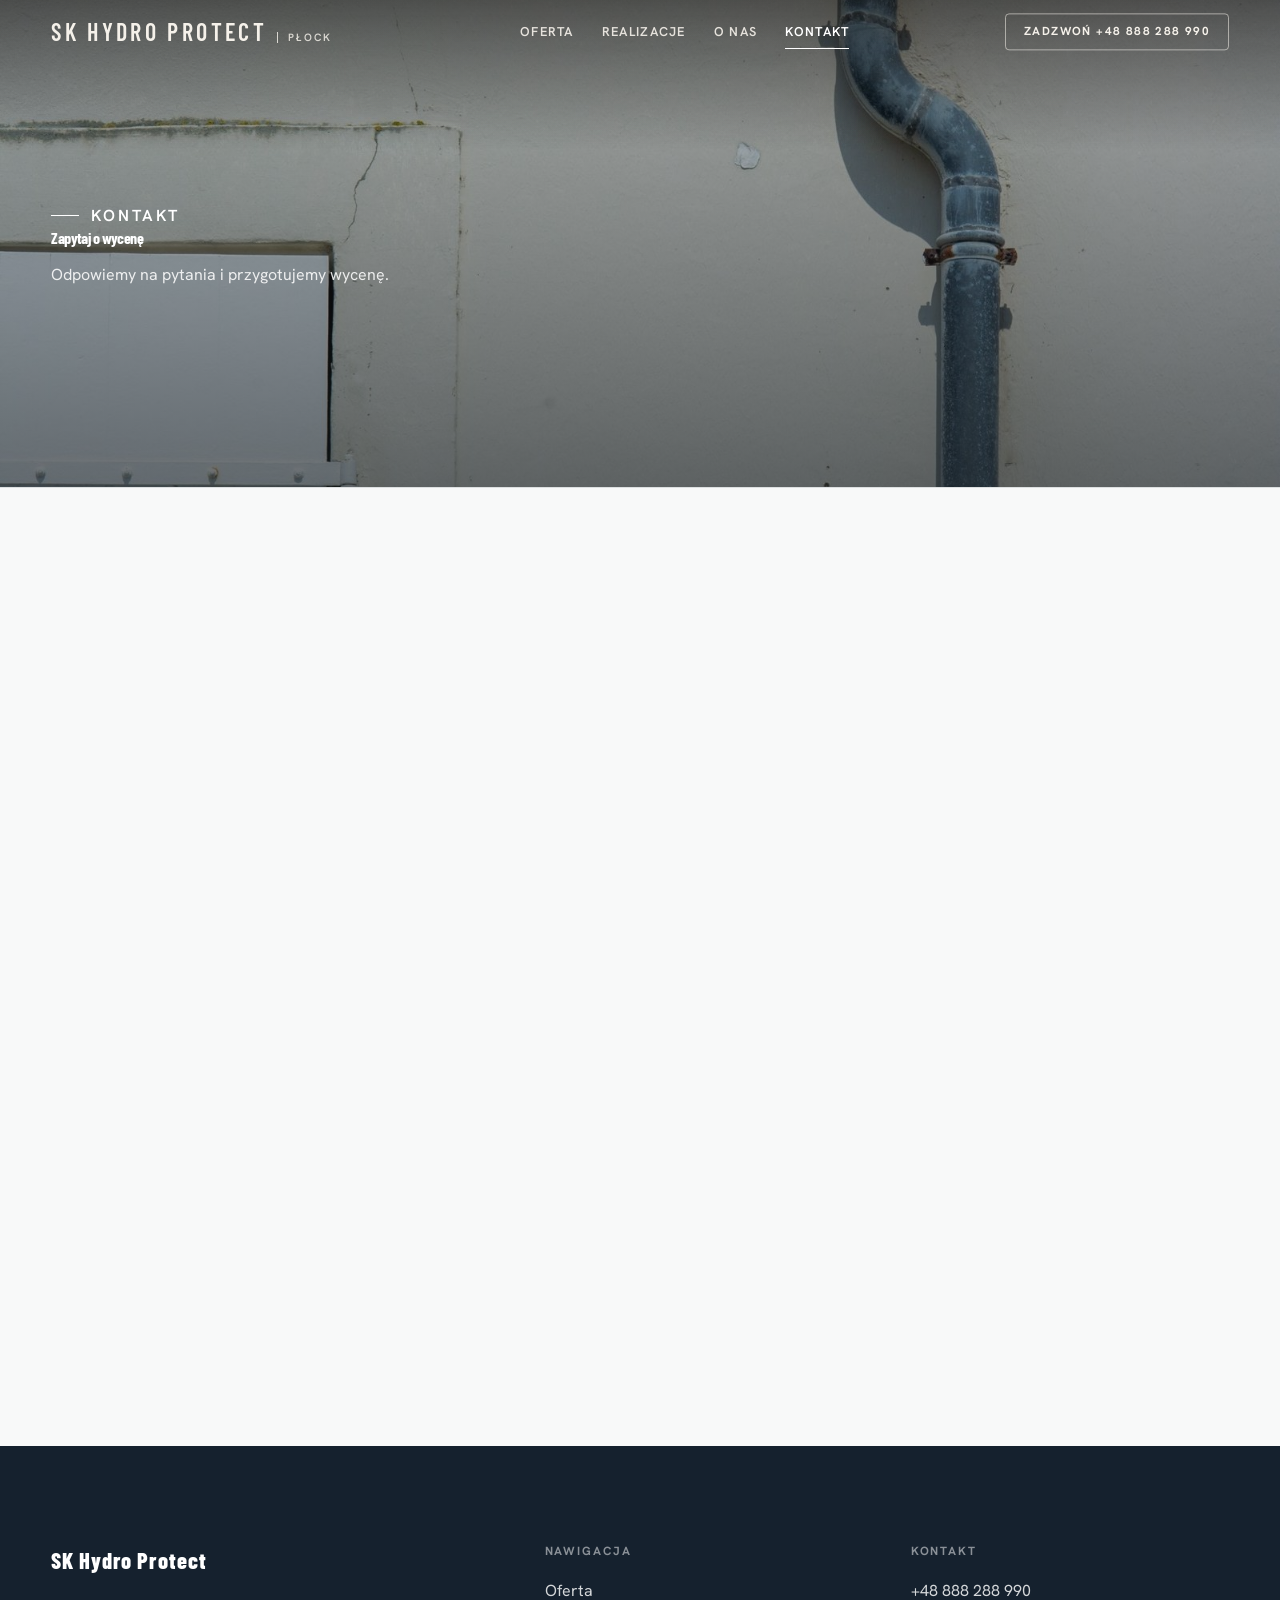
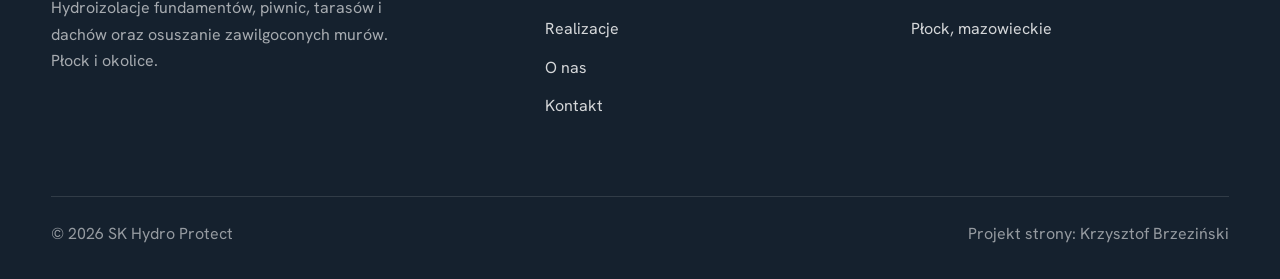
==== kontakt.html @ 36c4c315 "Strona demo: sk-hydro-protect" ====
<!DOCTYPE html>
<html lang="pl">
<head>
<meta charset="UTF-8">
<meta name="viewport" content="width=device-width, initial-scale=1.0">
<title>Kontakt - SK Hydro Protect</title>
<meta name="description" content="Kontakt SK Hydro Protect - Płock, mazowieckie">
<link rel="preconnect" href="https://fonts.googleapis.com">
<link rel="preconnect" href="https://fonts.gstatic.com" crossorigin>
<link href="https://fonts.googleapis.com/css2?family=Barlow+Condensed:wght@500;600;700&family=Hanken+Grotesk:wght@400;500;600&display=swap" rel="stylesheet">
<link rel="stylesheet" href="assets/styles.css">
</head>
<body>

<header class="nav">
  <div class="wrap nav-inner">
    <a class="brand" href="index.html"><span class="name">SK Hydro Protect</span><span class="sub">Płock</span></a>
    <nav class="nav-links">
      <a href="oferta.html">Oferta</a>
      <a href="realizacje.html">Realizacje</a>
      <a href="o-nas.html">O nas</a>
      <a href="kontakt.html" class="active">Kontakt</a>
      <a href="tel:+48888288990" class="btn btn-accent">Zadzwoń +48 888 288 990</a>
    </nav>
    <button class="nav-toggle" aria-label="Menu"><span></span><span></span><span></span></button>
  </div>
</header>

<section class="pagehead">
  <img src="img/g4.jpg" alt="SK Hydro Protect - Zapytaj o wycenę">
  <div class="wrap">
    <span class="eyebrow">Kontakt</span>
    <h1>Zapytaj o wycenę</h1>
    <p>Odpowiemy na pytania i przygotujemy wycenę.</p>
  </div>
</section>
<section>
  <div class="wrap contact-grid">
    <div class="reveal">
      <span class="eyebrow">Dane kontaktowe</span>
      <h2 style="margin:var(--space-4) 0 var(--space-6)">SK Hydro Protect</h2>
      <div class="info-list">
        <div class="info-row"><div class="ic"><svg class="ico-tel" width="16" height="16" viewBox="0 0 24 24" fill="none" aria-hidden="true"><path d="M6.6 10.8a15.5 15.5 0 0 0 6.6 6.6l2.2-2.2a1 1 0 0 1 1-.24 11.4 11.4 0 0 0 3.6.58 1 1 0 0 1 1 1V20a1 1 0 0 1-1 1A17 17 0 0 1 3 4a1 1 0 0 1 1-1h3.5a1 1 0 0 1 1 1c0 1.25.2 2.46.58 3.6a1 1 0 0 1-.25 1l-2.23 2.2Z" fill="currentColor"/></svg></div><div><div class="lbl">Telefon</div><a class="val" href="tel:+48888288990">+48 888 288 990</a></div></div>
        <div class="info-row"><div class="ic"><svg class="ico-pin" width="16" height="16" viewBox="0 0 24 24" fill="none" aria-hidden="true"><path d="M12 21s7-6.1 7-11.5A7 7 0 0 0 5 9.5C5 14.9 12 21 12 21Z" stroke="currentColor" stroke-width="1.6" fill="none"/><circle cx="12" cy="9.5" r="2.4" fill="currentColor"/></svg></div><div><div class="lbl">Adres</div><div class="val">Płock, mazowieckie</div></div></div>
      </div>
    </div>
    <div class="reveal">
      <div class="form">
        <h3 style="margin-bottom:var(--space-4)">Najszybciej telefonicznie</h3>
        <p class="muted" style="margin-bottom:var(--space-5)">Zadzwoń, opisz pomysł, a my powiemy, co i jak. Bez zobowiązań.</p>
        <a href="tel:+48888288990" class="btn btn-accent" style="justify-content:center">Zadzwoń: +48 888 288 990 <span class="arr">→</span></a>
      </div>
    </div>
  </div>
</section>
<section style="padding-top:0">
  <div class="wrap reveal">
    <iframe class="map" title="SK Hydro Protect - Płock" src="https://maps.google.com/maps?q=SK%20Hydro%20Protect%20P%C5%82ock&z=15&output=embed" loading="lazy" referrerpolicy="no-referrer-when-downgrade"></iframe>
  </div>
</section>

<footer>
  <div class="wrap">
    <div class="foot-grid">
      <div class="foot-brand">
        <div class="name">SK Hydro Protect</div>
        <p>Hydroizolacje fundamentów, piwnic, tarasów i dachów oraz osuszanie zawilgoconych murów. Płock i okolice.</p>
      </div>
      <div class="foot-col">
        <h4>Nawigacja</h4>
        <a href="oferta.html">Oferta</a>
        <a href="realizacje.html">Realizacje</a>
        <a href="o-nas.html">O nas</a>
        <a href="kontakt.html">Kontakt</a>
      </div>
      <div class="foot-col">
        <h4>Kontakt</h4>
        <a href="tel:+48888288990">+48 888 288 990</a>
        <p>Płock, mazowieckie</p>
      </div>
    </div>
    <div class="foot-bot">
      <span>© 2026 SK Hydro Protect</span>
      <span>Projekt strony: Krzysztof Brzeziński</span>
    </div>
  </div>
</footer>
<div class="sticky-call"><a class="sc-call" href="tel:+48888288990"><svg class="ico-tel" width="16" height="16" viewBox="0 0 24 24" fill="none" aria-hidden="true"><path d="M6.6 10.8a15.5 15.5 0 0 0 6.6 6.6l2.2-2.2a1 1 0 0 1 1-.24 11.4 11.4 0 0 0 3.6.58 1 1 0 0 1 1 1V20a1 1 0 0 1-1 1A17 17 0 0 1 3 4a1 1 0 0 1 1-1h3.5a1 1 0 0 1 1 1c0 1.25.2 2.46.58 3.6a1 1 0 0 1-.25 1l-2.23 2.2Z" fill="currentColor"/></svg> Zadzwoń</a><a class="sc-quote" href="kontakt.html">Bezpłatna wycena</a></div>

<script src="assets/main.js"></script>
</body>
</html>
---- assets/styles.css ----
/* ============================================================
   STOLBASZ — premium, architektoniczny B2B fit-out
   Jasna paleta, zero brązu. System wg premium-web-craft.
   Projekt strony: Krzysztof Brzeziński
   ============================================================ */

:root{
  /* PALETA — jasna, architektoniczna, chłodna */
  --paper:#F4F6F8;          /* główne tło */
  --paper-2:#E7EBEF;        /* sekcje alternatywne (chłodny jasny szary) */
  --paper-3:#E7EBEF;        /* delikatne wypełnienia */
  --ink:#15212E;            /* tekst główny — chłodny grafit */
  --ink-soft:#243443;       /* nagłówki drugorzędne */
  --muted:#6B7785;          /* tekst poboczny */
  --line:rgba(21,33,46,.12);/* hairline */
  --accent:#E8A317;         /* stonowany petrol-slate — jedyny akcent */
  --accent-d:#C9870C;
  --accent-soft:rgba(232,163,23,.10);
  --dark:#15212E;           /* sekcje ciemne (stopka/CTA) */

  /* ODSTĘPY — skala 4/8 */
  --space-1:4px; --space-2:8px; --space-3:12px; --space-4:16px; --space-5:24px;
  --space-6:32px; --space-7:48px; --space-8:64px; --space-9:96px; --space-10:128px;

  /* TYPOGRAFIA — fluid clamp() */
  --text-sm:clamp(.82rem,.8rem+.1vw,.9rem);
  --text-base:clamp(1rem,.97rem+.15vw,1.1rem);
  --text-lg:clamp(1.12rem,1.05rem+.3vw,1.3rem);
  --text-h3:clamp(1.2rem,1.1rem+.5vw,1.5rem);
  --text-h2:clamp(1.9rem,1.5rem+1.9vw,2.8rem);
  --text-h1:clamp(2.6rem,1.9rem+3.6vw,4.6rem);

  /* PROMIENIE — architektoniczne, raczej ostre */
  --r-sm:3px; --r-md:6px; --r-lg:10px;

  /* RUCH */
  --ease:cubic-bezier(.25,.46,.45,.94); --dur:.24s;

  /* CIENIE — miękkie, warstwowe */
  --sh-sm:0 1px 2px rgba(16,24,32,.04), 0 2px 8px rgba(16,24,32,.05);
  --sh-md:0 2px 6px rgba(16,24,32,.05), 0 12px 28px -8px rgba(16,24,32,.12);
  --sh-lg:0 6px 14px rgba(16,24,32,.07), 0 26px 56px -18px rgba(16,24,32,.22);

  --hairline:1px solid var(--line);

  --font-display:'Barlow Condensed','Hanken Grotesk',sans-serif;
  --font-body:'Hanken Grotesk',sans-serif;
}

*{box-sizing:border-box;margin:0;padding:0}
html{scroll-behavior:smooth}
body{
  font-family:var(--font-body);
  font-size:var(--text-base);
  line-height:1.65;
  color:var(--ink);
  background:var(--paper);
  -webkit-font-smoothing:antialiased;
  text-rendering:optimizeLegibility;
}
img{max-width:100%;display:block}
a{color:inherit;text-decoration:none}

.wrap{width:min(92%,1180px);margin-inline:auto}
section{padding-block:clamp(52px,6.5vw,96px)}

h1,h2,h3{font-family:var(--font-display);font-weight:700;line-height:1.08;letter-spacing:-.02em;color:var(--ink)}
h1{font-size:var(--text-h1);letter-spacing:-.035em}
h2{font-size:var(--text-h2);letter-spacing:-.025em}
h3{font-size:var(--text-h3)}
p{max-width:65ch}

.eyebrow{
  font-family:var(--font-body);
  font-size:var(--text-sm);
  font-weight:600;
  letter-spacing:.18em;
  text-transform:uppercase;
  color:var(--accent);
  display:inline-flex;align-items:center;gap:var(--space-3);
}
.eyebrow::before{content:"";width:28px;height:1px;background:var(--accent);display:inline-block}

.muted{color:var(--muted)}
.lead{font-size:var(--text-lg);line-height:1.55;color:var(--ink-soft);max-width:50ch}

/* ---------- BUTTONS ---------- */
.btn{
  display:inline-flex;align-items:center;gap:var(--space-2);
  font-weight:600;font-size:var(--text-sm);letter-spacing:.02em;
  padding:var(--space-4) var(--space-6);
  border-radius:var(--r-sm);
  transition:transform var(--dur) var(--ease),box-shadow var(--dur) var(--ease),background var(--dur) var(--ease);
  cursor:pointer;border:1px solid transparent;
}
.btn-accent{background:var(--accent);color:#fff;box-shadow:var(--sh-sm)}
.btn-accent:hover{background:var(--accent-d);transform:translateY(-2px);box-shadow:var(--sh-md)}
.btn-accent:active{transform:translateY(0);box-shadow:var(--sh-sm)}
.btn-ghost{background:transparent;color:var(--ink);border-color:var(--line)}
.btn-ghost:hover{border-color:var(--accent);color:var(--accent);transform:translateY(-2px)}
.btn-light{background:#fff;color:var(--ink);box-shadow:var(--sh-sm)}
.btn-light:hover{transform:translateY(-2px);box-shadow:var(--sh-md)}
.btn .arr{transition:transform var(--dur) var(--ease)}
.btn:hover .arr{transform:translateX(4px)}

/* ---------- NAV ---------- */
.nav{
  position:sticky;top:0;z-index:50;
  background:color-mix(in srgb,var(--paper) 88%,transparent);
  backdrop-filter:saturate(140%) blur(10px);
  border-bottom:var(--hairline);
}
.nav-inner{display:flex;align-items:center;justify-content:space-between;height:72px}
.brand{display:flex;flex-direction:column;line-height:1}
.brand .name{font-family:var(--font-display);font-weight:800;font-size:1.35rem;letter-spacing:.04em}
.brand .sub{font-size:.62rem;letter-spacing:.34em;text-transform:uppercase;color:var(--muted);margin-top:5px}
.nav-links{display:flex;align-items:center;gap:var(--space-6)}
.nav-links a{font-size:var(--text-sm);font-weight:500;color:var(--ink-soft);position:relative;padding-block:4px;transition:color var(--dur) var(--ease)}
.nav-links a::after{content:"";position:absolute;left:0;bottom:0;width:0;height:1.5px;background:var(--accent);transition:width var(--dur) var(--ease)}
.nav-links a:hover,.nav-links a.active{color:var(--ink)}
.nav-links a:hover::after,.nav-links a.active::after{width:100%}
.nav-links .btn{padding:var(--space-2) var(--space-5)}
/* przyciski w nav: właściwy kolor (przebij .nav-links a) + bez podkreślenia */
.nav-links a.btn-accent{color:#fff}
.nav-links a.btn-ghost,.nav-links a.btn-light{color:var(--ink)}
.nav-links a.btn::after{display:none}
.nav-toggle{display:none;background:none;border:none;cursor:pointer;flex-direction:column;gap:5px;padding:8px}
.nav-toggle span{width:24px;height:2px;background:var(--ink);transition:var(--dur)}

/* ---------- HERO (split) ---------- */
.hero{position:relative;overflow:hidden;border-bottom:var(--hairline)}
.hero-grid{display:grid;grid-template-columns:1.05fr .95fr;gap:clamp(24px,4vw,60px);align-items:center;
  padding-block:clamp(36px,4.5vw,64px)}
.hero-copy .eyebrow{margin-bottom:var(--space-5)}
.hero-copy h1{margin-bottom:var(--space-5)}
.hero-copy .lead{margin-bottom:var(--space-7)}
.hero-actions{display:flex;flex-wrap:wrap;gap:var(--space-4)}
.hero-art{position:relative;aspect-ratio:4/3;border-radius:var(--r-lg);overflow:hidden;box-shadow:var(--sh-lg)}
.hero-art img{width:100%;height:100%;object-fit:cover}
.hero-art::after{content:"";position:absolute;inset:0;background:linear-gradient(180deg,transparent 55%,rgba(18,24,28,.28))}
.hero-badge{position:absolute;left:var(--space-5);bottom:var(--space-5);z-index:2;
  background:rgba(252,252,251,.94);backdrop-filter:blur(4px);
  border-radius:var(--r-md);padding:var(--space-4) var(--space-5);box-shadow:var(--sh-md);max-width:78%}
.hero-badge strong{display:block;font-family:var(--font-display);font-size:1rem;letter-spacing:-.01em}
.hero-badge span{font-size:var(--text-sm);color:var(--muted)}

/* ---------- HERO duży / kinowy (strona główna) ---------- */
.hero-cine{position:relative;min-height:clamp(560px,82vh,840px);min-height:clamp(560px,82svh,840px);display:flex;align-items:center;overflow:hidden;border-bottom:var(--hairline)}
.hero-cine>img{position:absolute;inset:0;width:100%;height:100%;object-fit:cover;z-index:0}
.hero-cine::after{content:"";position:absolute;inset:0;z-index:1;
  background:linear-gradient(95deg,rgba(13,18,23,.86) 0%,rgba(13,18,23,.64) 32%,rgba(13,18,23,.24) 62%,rgba(13,18,23,.04) 100%)}
.hero-cine .wrap{position:relative;z-index:2;padding-block:var(--space-8)}
.hero-cine .hero-copy{max-width:660px}
.hero-cine .eyebrow{color:#fff;margin-bottom:var(--space-5)}
.hero-cine .eyebrow::before{background:#fff}
.hero-cine h1{color:#fff;margin-bottom:var(--space-5);font-size:clamp(2.9rem,2rem+4.4vw,5.2rem)}
.hero-cine .lead{color:rgba(255,255,255,.92);max-width:48ch;margin-bottom:var(--space-7)}
.hero-cine .hero-actions{display:flex;flex-wrap:wrap;gap:var(--space-4)}
@media(max-width:680px){
  .hero-cine{min-height:clamp(520px,76vh,640px);min-height:clamp(520px,76svh,640px);align-items:flex-end}
  .hero-cine::after{background:linear-gradient(0deg,rgba(13,18,23,.9) 6%,rgba(13,18,23,.45) 55%,rgba(13,18,23,.25) 100%)}
  .hero-cine .wrap{padding-bottom:var(--space-9)}
}

/* full-bleed hero variant (podstrony) */
.pagehead{position:relative;min-height:46vh;min-height:46svh;display:flex;align-items:flex-end;overflow:hidden;border-bottom:var(--hairline)}
.pagehead img{position:absolute;inset:0;width:100%;height:100%;object-fit:cover}
.pagehead::after{content:"";position:absolute;inset:0;background:linear-gradient(180deg,rgba(18,24,28,.25),rgba(18,24,28,.62))}
.pagehead .wrap{position:relative;z-index:2;padding-block:var(--space-9);color:#fff}
.pagehead h1{color:#fff;max-width:18ch}
.pagehead .eyebrow{color:#fff}
.pagehead .eyebrow::before{background:#fff}
.pagehead p{color:rgba(255,255,255,.86);margin-top:var(--space-4);max-width:54ch}

/* ---------- STRIP (pasek skrótów / liczby) ---------- */
.strip{background:var(--dark);color:#fff}
.strip .wrap{display:grid;grid-template-columns:repeat(4,1fr);gap:var(--space-6);padding-block:var(--space-8)}
.strip .item .k{font-family:var(--font-display);font-size:clamp(1.6rem,1.2rem+1.4vw,2.4rem);font-weight:800;letter-spacing:-.02em;color:#fff}
.strip .item .v{font-size:var(--text-sm);color:rgba(255,255,255,.66);margin-top:var(--space-2);line-height:1.45}
.strip .item{border-left:2px solid var(--accent);padding-left:var(--space-5)}

/* ---------- SECTION HEAD ---------- */
.head{max-width:48rem;margin-bottom:var(--space-8)}
.head.center{margin-inline:auto;text-align:center}
.head .eyebrow{margin-bottom:var(--space-4)}
.head h2{margin-bottom:var(--space-4)}
.head p{color:var(--muted);font-size:var(--text-lg);line-height:1.55}
.head.center p{margin-inline:auto}

/* ---------- INTRO SPLIT ---------- */
.split{display:grid;grid-template-columns:.92fr 1.08fr;gap:clamp(28px,5vw,80px);align-items:center}
.split.rev{grid-template-columns:1.08fr .92fr}
.split.rev .split-art{order:-1}
.split-art{position:relative;aspect-ratio:5/4;border-radius:var(--r-lg);overflow:hidden;box-shadow:var(--sh-lg)}
.split-art img{width:100%;height:100%;object-fit:cover}
.split-copy h2{margin-bottom:var(--space-5)}
.split-copy p+p{margin-top:var(--space-4)}
.split-copy .btn{margin-top:var(--space-6)}

/* ---------- SERVICES (zakres) ---------- */
.svc-grid{display:grid;grid-template-columns:repeat(auto-fit,minmax(280px,1fr));gap:var(--space-5)}
.svc{background:#fff;border:var(--hairline);border-radius:var(--r-md);padding:var(--space-7) var(--space-6);
  transition:transform var(--dur) var(--ease),box-shadow var(--dur) var(--ease),border-color var(--dur) var(--ease);
  position:relative;overflow:hidden}
.svc::before{content:"";position:absolute;left:0;top:0;width:3px;height:0;background:var(--accent);transition:height var(--dur) var(--ease)}
.svc:hover{transform:translateY(-4px);box-shadow:var(--sh-md);border-color:transparent}
.svc:hover::before{height:100%}
.svc .ic{font-family:var(--font-display);font-size:.8rem;font-weight:700;letter-spacing:.12em;color:var(--accent);margin-bottom:var(--space-4)}
.svc h3{margin-bottom:var(--space-3);font-size:1.22rem}
.svc p{color:var(--muted);font-size:var(--text-base);line-height:1.6}

/* big detailed service rows */
.svc-row{display:grid;grid-template-columns:.8fr 1.2fr;gap:clamp(20px,4vw,60px);align-items:center;padding-block:var(--space-8)}
.svc-row+.svc-row{border-top:var(--hairline)}
.svc-row.rev{grid-template-columns:1.2fr .8fr}
.svc-row.rev .svc-row-art{order:-1}
.svc-row-art{aspect-ratio:4/3;border-radius:var(--r-md);overflow:hidden;box-shadow:var(--sh-md)}
.svc-row-art img{width:100%;height:100%;object-fit:cover}
.svc-row h3{font-size:1.5rem;margin-bottom:var(--space-4)}
.svc-row .num{font-family:var(--font-display);font-size:.85rem;font-weight:700;letter-spacing:.14em;color:var(--accent);display:block;margin-bottom:var(--space-3)}
.svc-row ul{list-style:none;margin-top:var(--space-4);display:flex;flex-direction:column;gap:var(--space-2)}
.svc-row li{position:relative;padding-left:var(--space-5);color:var(--muted);font-size:var(--text-base)}
.svc-row li::before{content:"";position:absolute;left:0;top:.62em;width:8px;height:1px;background:var(--accent)}

/* ---------- GALLERY (realizacje) ---------- */
.gallery{display:grid;grid-template-columns:repeat(12,1fr);gap:var(--space-4);grid-auto-rows:200px}
/* GALERIA MASONRY — pionowe zdjęcia (portrety beauty/wellness) bez przycinania: kolumny, height auto */
.gallery-masonry{column-count:3;column-gap:var(--space-4)}
@media(max-width:900px){.gallery-masonry{column-count:2}}
@media(max-width:560px){.gallery-masonry{column-count:1}}
.gallery-masonry .m-tile{break-inside:avoid;margin:0 0 var(--space-4);padding:0;position:relative;overflow:hidden;border-radius:var(--r-md);border:1px solid var(--line)}
.gallery-masonry .m-tile img{width:100%;height:auto;display:block}
.gallery-masonry .m-tile .cap{position:absolute;left:0;right:0;bottom:0;padding:var(--space-4);color:#fff;background:linear-gradient(0deg,rgba(0,0,0,.55),transparent);font-size:var(--text-sm)}
.gallery-masonry .m-tile .cap small{display:block;font-weight:400;opacity:.78;letter-spacing:.04em;text-transform:uppercase;font-size:.66rem;margin-top:3px}
.tile{position:relative;overflow:hidden;border-radius:var(--r-md);box-shadow:var(--sh-sm);
  transition:transform var(--dur) var(--ease),box-shadow var(--dur) var(--ease)}
.tile img{width:100%;height:100%;object-fit:cover;transition:transform .6s var(--ease)}
.tile:hover{box-shadow:var(--sh-md)}
.tile:hover img{transform:scale(1.05)}
.tile .cap{position:absolute;left:0;right:0;bottom:0;padding:var(--space-5) var(--space-4) var(--space-4);
  background:linear-gradient(transparent,rgba(18,24,28,.78));color:#fff;
  font-size:var(--text-sm);font-weight:600;letter-spacing:.01em;
  opacity:0;transform:translateY(8px);transition:var(--dur) var(--ease)}
.tile:hover .cap{opacity:1;transform:translateY(0)}
.tile .cap small{display:block;font-weight:400;opacity:.78;letter-spacing:.04em;text-transform:uppercase;font-size:.66rem;margin-top:3px}
/* bento spans */
.t-wide{grid-column:span 6}
.t-tall{grid-column:span 6;grid-row:span 2}
.t-std{grid-column:span 6}
.t-third{grid-column:span 4}
.t-two3{grid-column:span 8}

/* ---------- TRUST / WIARYGODNOŚĆ ---------- */
.trust{background:var(--paper-2)}
.trust-grid{display:grid;grid-template-columns:repeat(auto-fit,minmax(240px,1fr));gap:var(--space-5);margin-top:var(--space-7)}
.trust-card{background:#fff;border-radius:var(--r-md);padding:var(--space-7) var(--space-6);box-shadow:var(--sh-sm);border-top:3px solid var(--accent)}
.trust-card .big{font-family:var(--font-display);font-size:clamp(1.8rem,1.3rem+1.6vw,2.6rem);font-weight:800;letter-spacing:-.02em;color:var(--ink);line-height:1}
.trust-card h3{font-size:1.12rem;margin:var(--space-3) 0 var(--space-2)}
.trust-card p{color:var(--muted);font-size:var(--text-base);line-height:1.55}

/* ---------- CTA band ---------- */
.cta{background:var(--dark);color:#fff;position:relative;overflow:hidden}
.cta .wrap{display:grid;grid-template-columns:1.4fr .6fr;gap:var(--space-7);align-items:center;position:relative;z-index:2}
.cta h2{color:#fff;max-width:20ch}
.cta p{color:rgba(255,255,255,.74);margin-top:var(--space-4)}
.cta-actions{display:flex;flex-direction:column;gap:var(--space-3);align-items:flex-start}
.cta::before{content:"";position:absolute;right:-80px;top:-80px;width:360px;height:360px;border-radius:50%;
  background:radial-gradient(circle,var(--accent-soft),transparent 70%)}

/* ---------- CONTACT ---------- */
.contact-grid{display:grid;grid-template-columns:.85fr 1.15fr;gap:clamp(28px,4vw,56px);align-items:start}
.info-list{display:flex;flex-direction:column;gap:var(--space-2)}
.info-row{display:flex;gap:var(--space-4);align-items:flex-start;padding-block:var(--space-4);border-bottom:var(--hairline)}
.info-row .ic{flex:none;width:42px;height:42px;display:grid;place-items:center;border-radius:50%;
  background:var(--accent-soft);color:var(--accent);font-size:1.05rem}
.info-row .lbl{font-size:.72rem;letter-spacing:.14em;text-transform:uppercase;color:var(--muted)}
.info-row .val{font-weight:600;font-size:var(--text-base);margin-top:2px}
.info-row a.val:hover{color:var(--accent)}
.map{border:none;border-radius:var(--r-lg);box-shadow:var(--sh-md);width:100%;height:100%;min-height:380px;filter:grayscale(.2) contrast(1.02)}
.form{background:#fff;border:var(--hairline);border-radius:var(--r-lg);padding:clamp(24px,3vw,40px);box-shadow:var(--sh-sm)}
.form .fld{margin-bottom:var(--space-5)}
.form label{display:block;font-size:var(--text-sm);font-weight:600;margin-bottom:var(--space-2)}
.form input,.form textarea{width:100%;font-family:inherit;font-size:var(--text-base);color:var(--ink);
  padding:var(--space-4);border:var(--hairline);border-radius:var(--r-sm);background:var(--paper);transition:border-color var(--dur)}
.form input:focus,.form textarea:focus{outline:none;border-color:var(--accent);background:#fff}
.form textarea{resize:vertical;min-height:120px}
.form .note{font-size:var(--text-sm);color:var(--muted);margin-top:var(--space-3)}

/* ---------- FOOTER ---------- */
footer{background:var(--dark);color:#fff;padding-block:var(--space-9) var(--space-6)}
.foot-grid{display:grid;grid-template-columns:1.4fr 1fr 1fr;gap:var(--space-7);margin-bottom:var(--space-8)}
.foot-brand .name{font-family:var(--font-display);font-weight:800;font-size:1.4rem;letter-spacing:.04em}
.foot-brand p{color:rgba(255,255,255,.62);margin-top:var(--space-4);font-size:var(--text-base);max-width:38ch}
.foot-col h4{font-size:.74rem;letter-spacing:.16em;text-transform:uppercase;color:rgba(255,255,255,.5);margin-bottom:var(--space-4)}
.foot-col a,.foot-col p{display:block;color:rgba(255,255,255,.82);font-size:var(--text-base);margin-bottom:var(--space-3)}
.foot-col a:hover{color:#fff}
.foot-bot{border-top:1px solid rgba(255,255,255,.12);padding-top:var(--space-5);display:flex;justify-content:space-between;flex-wrap:wrap;gap:var(--space-3);
  font-size:var(--text-sm);color:rgba(255,255,255,.55)}
.foot-bot a:hover{color:#fff}

/* ---------- REVEAL ---------- */
.reveal{opacity:0;transform:translateY(22px);transition:opacity .6s var(--ease),transform .6s var(--ease)}
.reveal.in{opacity:1;transform:none}

/* ---------- RESPONSIVE ---------- */
@media(max-width:920px){
  .hero-grid,.split,.split.rev,.svc-row,.svc-row.rev,.cta .wrap,.contact-grid,.foot-grid{grid-template-columns:1fr}
  .split.rev .split-art,.svc-row.rev .svc-row-art{order:0}
  .hero-art{aspect-ratio:16/10;max-height:420px}
  .strip .wrap{grid-template-columns:repeat(2,1fr);gap:var(--space-7)}
  .gallery{grid-auto-rows:180px}
  .t-wide,.t-tall,.t-std,.t-third,.t-two3{grid-column:span 6}
  .t-tall{grid-row:span 1}
  .cta-actions{flex-direction:row;flex-wrap:wrap}
  .foot-grid{gap:var(--space-6)}
}
@media(max-width:680px){
  .nav-links{position:fixed;inset:72px 0 auto 0;background:var(--paper);flex-direction:column;align-items:stretch;
    gap:0;padding:var(--space-4) 6%;border-bottom:var(--hairline);box-shadow:var(--sh-md);
    transform:translateY(-120%);transition:transform var(--dur) var(--ease)}
  .nav-links.open{transform:translateY(0)}
  .nav-links a{padding-block:var(--space-4);border-bottom:var(--hairline)}
  .nav-links .btn{margin-top:var(--space-3);justify-content:center}
  .nav-toggle{display:flex}
  .strip .wrap{grid-template-columns:1fr}
  .gallery{grid-template-columns:repeat(6,1fr)}
  .foot-grid{grid-template-columns:1fr}
}
@media(prefers-reduced-motion:reduce){
  *{animation-duration:.01ms!important;transition:none!important}
  .reveal{opacity:1!important;transform:none!important}
  html{scroll-behavior:auto}
}

/* ============================================================
   PREMIUM LAYER — destylat deep-researchu branż (anty-AI, spokój).
   Zmienne STOLBASZ (--accent/--ink/--paper/--line/--dark). Ruch ledwo
   zauważalny, krzywa cubic-bezier(.16,.84,.44,1); prefers-reduced-motion
   pokryte blanketem wyżej. Karty hairline zamiast cieni = #1 sygnał „nie-AI".
   ============================================================ */

/* więcej oddechu między sekcjami (liderzy: 110-130px) */
section{padding-block:clamp(64px,8vw,128px)}

/* 1) Aksamitny reveal — dłuższa, miękka krzywa zamiast „skoku" */
.reveal{transition:opacity .9s cubic-bezier(.16,.84,.44,1),transform .9s cubic-bezier(.16,.84,.44,1);will-change:opacity,transform}
/* stagger TYLKO w galerii (tam pozycja = porządek dzieci) */
.gallery .reveal:nth-child(2){transition-delay:.07s}
.gallery .reveal:nth-child(3){transition-delay:.14s}
.gallery .reveal:nth-child(4){transition-delay:.21s}
.gallery .reveal:nth-child(5){transition-delay:.28s}
.gallery .reveal:nth-child(6){transition-delay:.35s}

/* 2) Hero STATYCZNY na .hero-cine — Ken Burns CAŁKIEM WYŁĄCZONY 26.06 (3. zgłoszenie Szymona).
   GENEZA: animowanie scale na <img> hero z teksturami (cegły/framugi) re-samplinguje obraz
   klatka po klatce → na części ekranów drobne drganie/shimmer = „heroshot się trzęsie".
   translateY usunięto wcześniej, scale-only + will-change/GPU NIE wystarczyły do GWARANCJI gładkości.
   Krzysztof zażądał pewności („make sure, że błąd się nie pojawi") > efekt. Zero animacji = 0% drgania.
   Delikatny zoom zostaje TYLKO w pełnoekranowych hero gastro/studio (hg-bg/hs-bg — tło, inny
   mechanizm, chwalone, nigdy nie zgłaszane). NIE wracać do KB na .hero-cine bez realnego testu
   na sprzęcie klienta — to ryzyko regresji „trzęsienia”. */
/* BEZPIECZNY "wow" na hero = jednorazowy FADE-IN (opacity), nie zoom.
   opacity nie dotyka bitmapy → gładkie na KAŻDYM zdjęciu/ekranie/GPU, zero ryzyka migotania.
   Geometryczny ruch (scale/translate) na .hero-cine jest ZAKAZANY (bramka pilnuje). */
@keyframes heroFade{from{opacity:0}to{opacity:1}}
.hero-cine>img{transform:none;animation:heroFade 1.1s ease-out both}

/* 3) Akcentowy hairline pod nagłówkiem sekcji, który „rysuje się" przy wejściu */
.head h2{position:relative;padding-bottom:18px}
.head h2::after{content:"";position:absolute;left:0;bottom:0;height:1px;width:0;background:var(--accent);transition:width 1s cubic-bezier(.16,.84,.44,1) .15s}
.head.center h2::after{left:50%;transform:translateX(-50%)}
.head.reveal.in h2::after,.head.center.reveal.in h2::after{width:54px}

/* 4) Karty HAIRLINE zamiast cieni/zaokrągleń (najmocniejszy anty-AI detal) */
.svc{background:transparent;border:1px solid var(--line);border-radius:var(--r-sm);box-shadow:none}
.svc:hover{box-shadow:none;border-color:var(--accent);transform:translateY(-3px)}
.trust-card{background:transparent;box-shadow:none;border:1px solid var(--line);border-top:2px solid var(--accent);border-radius:var(--r-sm)}
.tile{box-shadow:none;border-radius:var(--r-sm)}
.tile:hover{box-shadow:none}

/* 5) Sticky-nav kondensuje się po przewinięciu (sygnał dopracowania) */
.nav{transition:box-shadow .4s ease,background .4s ease}
.nav.is-stuck{box-shadow:0 1px 0 var(--line),0 14px 30px -24px rgba(0,0,0,.45)}
.nav-inner{transition:height .35s var(--ease)}
.nav.is-stuck .nav-inner{height:60px}

/* 6) MANIFESTO — pełnoekranowy cytat-bohater (zastępuje generyczne „Dlaczego my") */
.manifesto{background:var(--paper-2);text-align:center}
.manifesto .wrap{max-width:60rem}
.manifesto p{font-family:var(--font-display);font-style:italic;font-size:clamp(1.6rem,1rem+2.4vw,2.8rem);line-height:1.32;color:var(--ink-soft);margin-inline:auto;max-width:26ch;position:relative;padding-top:var(--space-8)}
.manifesto p::before{content:"";position:absolute;top:0;left:50%;transform:translateX(-50%);width:54px;height:1px;background:var(--accent)}
.manifesto p span{color:var(--accent);font-style:italic}

/* 7) GATEWAYS — 3 duże bramy-zdjęcia (zamiast paska menu usług) */
.gateways{display:grid;grid-template-columns:repeat(3,1fr);gap:var(--space-4)}
.gateway{position:relative;aspect-ratio:3/4;overflow:hidden;border-radius:var(--r-sm);display:block}
.gateway img{width:100%;height:100%;object-fit:cover;transition:transform .8s var(--ease),filter .5s var(--ease)}
.gateway::after{content:"";position:absolute;inset:0;background:linear-gradient(180deg,transparent 38%,rgba(18,24,28,.74))}
.gateway:hover img{transform:scale(1.05);filter:brightness(1.05)}
.gateway .g-ttl{position:absolute;left:0;right:0;bottom:0;z-index:2;padding:var(--space-6) var(--space-5);color:#fff;font-family:var(--font-display);font-size:1.45rem;letter-spacing:-.01em;line-height:1.15}
.gateway .g-ttl small{display:block;font-family:var(--font-body);font-size:var(--text-sm);font-weight:400;opacity:.82;letter-spacing:.03em;margin-top:5px}
@media(max-width:760px){.gateways{grid-template-columns:1fr}.gateway{aspect-ratio:16/10}}

/* 8) LOGO klienta w nagłówku (gdy podane --logo) */
/* 52px domyślnie (feedback Bartka 06.07.2026: 40px ginęło, uwaga padła 3x; ~56px sprawdzone na żywym demie anna-borowiec-makeup) */
.brand-logo{height:64px;width:auto;max-width:300px;object-fit:contain;display:block}
.nav.is-stuck .brand-logo{height:52px}
@media(max-width:680px){.brand-logo{height:46px;max-width:210px}}

/* === rodzina: fachowcy === */
/* ============================================================
   RODZINA: FACHOWCY (hydraulik/elektryk/remont/brukarstwo/ogrodzenia)
   Doklejane NA WIERZCH base.css. Dziedziczy paletę/fonty skórki (trade/elektryk).
   Filozofia: telefon-bohater + zaufanie + „bezpłatna wycena". Spokój, nie krzyk.
   (count-up i podwójny iframe mapy świadomie pominięte - krytyka blueprintu.)
   ============================================================ */

/* --- PROCES - oś „jak pracujemy" (podpis rodziny, czego nie ma w meblach) --- */
.proces{background:var(--paper-2)}
.proces-line{list-style:none;display:grid;grid-template-columns:repeat(4,1fr);gap:var(--space-5);position:relative;margin:0;padding:0}
.proces-line li{position:relative;padding-top:var(--space-7)}
.proces-line li::before{content:"";position:absolute;top:14px;left:0;right:0;height:1px;background:var(--line)}
.proces-line li:last-child::before{right:50%}
.proces-line li:first-child::before{left:50%}
.proces-line li::after{content:"";position:absolute;top:9px;left:calc(50% - 6px);width:11px;height:11px;border-radius:50%;background:var(--accent);box-shadow:0 0 0 4px var(--paper-2)}
.proces-line .pno{font-family:var(--font-display);font-weight:800;font-size:1.5rem;color:var(--accent);letter-spacing:-.02em;display:block;margin-bottom:var(--space-3);text-align:center}
.proces-line h3{font-size:1.1rem;margin-bottom:var(--space-2);text-align:center}
.proces-line p{color:var(--muted);font-size:var(--text-sm);line-height:1.5;text-align:center;max-width:26ch;margin-inline:auto}
@media(max-width:820px){
  .proces-line{grid-template-columns:1fr;gap:0}
  .proces-line li{padding:var(--space-5) 0 var(--space-5) var(--space-7)}
  .proces-line li::before{left:5px;right:auto;top:0;bottom:0;width:1px;height:auto}
  .proces-line li:first-child::before,.proces-line li:last-child::before{left:5px;right:auto}
  .proces-line li::after{top:var(--space-6);left:0}
  .proces-line .pno,.proces-line h3,.proces-line p{text-align:left;margin-inline:0}
}

/* --- OBSZAR DZIAŁANIA - lokalność (chipy z REALNEGO miasta, bez drugiego iframe) --- */
.obszar .head{text-align:center;margin-inline:auto}
.obszar .head .eyebrow{justify-content:center}
.obszar-list{list-style:none;display:flex;flex-wrap:wrap;justify-content:center;gap:var(--space-3);margin:0;padding:0;max-width:60rem;margin-inline:auto}
.obszar-list li{border:1px solid var(--line);border-radius:999px;padding:var(--space-2) var(--space-5);
  font-size:var(--text-sm);font-weight:600;color:var(--ink-soft);transition:border-color .24s var(--ease),color .24s var(--ease)}
.obszar-list li:hover{border-color:var(--accent);color:var(--accent)}
.obszar-list li.is-home{background:var(--accent);border-color:var(--accent);color:#fff}

/* --- STICKY-CALL - dolny pasek mobile (najważniejszy konwerter tej rodziny) --- */
.sticky-call{display:none}
@media(max-width:820px){
  .sticky-call{display:grid;grid-template-columns:1fr 1fr;gap:1px;position:fixed;left:0;right:0;bottom:0;z-index:90;
    background:var(--line);box-shadow:0 -6px 20px -10px rgba(0,0,0,.4)}
  .sticky-call a{padding:15px 8px;text-align:center;font-weight:700;font-size:.95rem;letter-spacing:.01em}
  .sc-call{background:var(--accent);color:#fff}
  .sc-quote{background:var(--paper);color:var(--ink)}
  body{padding-bottom:56px}
}

/* --- Blok „Awaria? Dzwoń” (opcjonalny, hydraulik/elektryk) --- */
.awaria{background:var(--dark);color:#fff}
.awaria .wrap{display:flex;flex-wrap:wrap;align-items:center;justify-content:space-between;gap:var(--space-5);padding-block:var(--space-7)}
.awaria h3{color:#fff;font-size:clamp(1.3rem,1rem+1.2vw,1.8rem)}
.awaria p{color:rgba(255,255,255,.72);margin-top:var(--space-2)}
.awaria .btn-accent{white-space:nowrap}

/* === CERTYFIKATY / CZYM PRACUJEMY (gated: renderuje sie tylko gdy brief poda certy/marki/gwarancja) - mocny lever dla dekarzy === */
.auto-marki .marki-list{display:flex;flex-wrap:wrap;justify-content:center;gap:clamp(.8rem,2.5vw,1.6rem);list-style:none;margin:var(--space-7) 0 0;padding:0}
.auto-marki .marki-list li{font-family:var(--font-display);text-transform:uppercase;letter-spacing:.12em;font-weight:600;
  font-size:clamp(.82rem,1.5vw,1rem);color:var(--ink-soft);padding:.5rem 1rem;border:1px solid var(--line);border-radius:var(--r-sm)}
.marki-gwar{text-align:center;color:var(--muted);font-size:var(--text-sm);margin-top:var(--space-6)}

/* ============================================================
   FAZA 3 - OSOBNY UKŁAD FACHOWCY (research wf_e4ed63db + krytyka z policzonym WCAG). Doklejane na wierzch.
   Tożsamość: ZAUFANIE + DUŻY TELEFON + DOWÓD. Dwublok hero (zdjęcie | lity panel), bezpośrednio, solidnie.
   ============================================================ */

/* --- P0 KONTRAST: bursztyn jako TEKST na jasnym = 2.0 FAIL (policzone). Naprawy (bursztyn->ciemny tekst / ink). --- */
.btn-accent{color:#14171c}                                  /* bursztyn + ciemny tekst = 8.28 PASS */
.sticky-call .sc-call{color:#14171c}                        /* sticky bursztyn + ciemny tekst */
.obszar-list li.is-home{background:var(--ink);border-color:var(--ink);color:#fff}  /* było bursztyn+biel 2.17 -> ink+biel 16.29 */
.proces-line .pno{color:var(--ink-soft)}                    /* numery procesu: było bursztyn 2.0 -> ink-soft (czytelne); kropka osi zostaje bursztyn (grafika) */

/* --- Ikona telefonu (uzywana w hero hf-phone-num; nav styluje silnik NAV NOBU) --- */
.ico-tel{vertical-align:-2px;margin-right:.3em}

/* === HERO FACHOWCY: dwublok (zdjęcie | lity panel ink). Zdjęcie = PIERWSZE dziecko (blur-guard + mobilny stack). STATYCZNE. === */
.hero-fach{display:grid;grid-template-columns:1fr minmax(0,46%);min-height:clamp(540px,76vh,740px);min-height:clamp(540px,76svh,740px)}
.hf-photo{width:100%;height:100%;object-fit:cover;display:block;background:var(--paper-2)}  /* img = PIERWSZE dziecko sekcji (blur-guard); EAGER, bez animacji (zero janku) */
.hf-panel{order:-1;background:var(--ink);color:#fff;display:flex;flex-direction:column;justify-content:center;
  padding:clamp(2.2rem,5vw,4.5rem) clamp(1.6rem,4vw,3.6rem)}
.hf-kicker{font-family:var(--font-display);font-weight:700;text-transform:uppercase;letter-spacing:.14em;
  font-size:clamp(.74rem,1.4vw,.9rem);color:var(--accent)}
.hf-title{color:#fff;font-family:var(--font-display);font-weight:800;line-height:1.05;letter-spacing:-.01em;
  font-size:clamp(1.9rem,1.4rem+2vw,3rem);margin:var(--space-3) 0 var(--space-5)}
.hf-phone{display:inline-flex;flex-direction:column;gap:.15rem;margin-bottom:var(--space-5);width:fit-content}
.hf-phone-lab{font-size:.74rem;text-transform:uppercase;letter-spacing:.14em;color:rgba(255,255,255,.66)}
.hf-phone-num{font-family:var(--font-display);font-weight:800;color:#fff;font-variant-numeric:tabular-nums;white-space:nowrap;
  font-size:clamp(2rem,1.4rem+2.2vw,2.9rem);line-height:1;display:inline-flex;align-items:center}
.hf-phone-num .ico-tel{width:.7em;height:.7em;color:var(--accent);margin-right:.35em}   /* ikona bursztyn, cyfry białe */
.hf-phone:hover .hf-phone-num{color:var(--accent)}
.hf-actions{display:flex;flex-wrap:wrap;gap:var(--space-3)}
.hf-ghost{color:#fff;border-color:rgba(255,255,255,.45)}
.hf-trust{margin-top:var(--space-5);padding-top:var(--space-4);border-top:1px solid rgba(255,255,255,.16);
  color:rgba(255,255,255,.82);font-weight:600;font-size:var(--text-sm);letter-spacing:.01em}
@media(max-width:820px){
  .hero-fach{grid-template-columns:1fr;min-height:0}
  .hf-photo{aspect-ratio:16/10}
  .hf-panel{order:0;padding-block:clamp(2rem,7vw,3rem)}     /* DOM-order: zdjęcie na górze, panel pod */
}

/* === PROMISE BAR: zawsze-obecna sygnatura usługowa (anty recon-collapse) === */
.fach-promise{background:var(--paper-2);border-bottom:var(--hairline);padding-block:0}
.fach-promise .wrap{padding-block:var(--space-4)}
.fp-row{list-style:none;margin:0;padding:0;display:flex;flex-wrap:wrap;justify-content:center;align-items:center;gap:clamp(.6rem,2.4vw,2rem)}
.fp-row li{font-family:var(--font-display);font-weight:700;text-transform:uppercase;letter-spacing:.08em;
  font-size:clamp(.72rem,1.3vw,.85rem);color:var(--ink-soft);display:flex;align-items:center}
.fp-row li:not(:last-child)::after{content:"";width:6px;height:6px;border-radius:50%;background:var(--accent);margin-left:clamp(.6rem,2.4vw,2rem)}

/* === TRUST BAR (gated): jasne pasmo, cyfry INK (NIE bursztyn=2.0 FAIL), bursztyn jako kreska pod liczbą === */
.trust-bar{background:var(--paper);border-bottom:var(--hairline)}
.trust-bar .wrap{display:flex;flex-wrap:wrap;align-items:center;justify-content:center;gap:clamp(1rem,3vw,2.6rem);padding-block:var(--space-7)}
.tb-stats{display:flex;flex-wrap:wrap;gap:clamp(1rem,3vw,2.6rem)}
.tb-stat{display:flex;flex-direction:column;align-items:center;text-align:center;padding-bottom:var(--space-2);border-bottom:3px solid var(--accent)}
.tb-num{font-family:var(--font-display);font-weight:800;font-size:clamp(2rem,3vw,2.8rem);line-height:1;color:var(--ink);font-variant-numeric:tabular-nums}
.tb-lab{font-size:.74rem;text-transform:uppercase;letter-spacing:.08em;color:var(--muted);margin-top:.3rem}
.tb-google{font-weight:700;color:var(--ink);font-size:var(--text-base);background:var(--paper-2);border:var(--hairline);border-radius:999px;padding:.5rem 1.1rem;font-variant-numeric:tabular-nums}
.tb-seal{font-family:var(--font-display);font-weight:700;text-transform:uppercase;letter-spacing:.06em;font-size:.85rem;
  color:var(--ink);border:1px solid var(--accent);border-radius:var(--r-sm);padding:.5rem 1rem}

/* === LISTA USŁUG (zamiast bram-nastrojowych): konkret "co + zakres + wycena" === */
.fach-uslugi .fu-list{list-style:none;margin:var(--space-8) 0 0;padding:0;display:flex;flex-direction:column}
.fu-row{display:grid;grid-template-columns:minmax(11rem,1fr) 2fr auto;gap:clamp(1rem,3vw,2.5rem);align-items:center;
  padding-block:var(--space-5);border-top:1px solid var(--line)}
.fu-row:last-child{border-bottom:1px solid var(--line)}
.fu-name{font-family:var(--font-display);font-weight:700;font-size:1.15rem;color:var(--ink)}
.fu-desc{color:var(--muted);font-size:var(--text-sm);line-height:1.55}
.fu-cta{font-weight:700;font-size:var(--text-sm);color:var(--accent-d);white-space:nowrap}
.fu-cta:hover{color:var(--ink)}
@media(max-width:760px){.fu-row{grid-template-columns:1fr;gap:var(--space-2)}.fu-cta{justify-self:start}}

/* === OPINIE (gated): realne cytaty z reconu === */
.opinie-grid{display:grid;grid-template-columns:repeat(auto-fit,minmax(16rem,1fr));gap:var(--space-6);margin-top:var(--space-8)}
.op-card{margin:0;background:var(--paper);border:1px solid var(--line);border-radius:var(--r-md);padding:var(--space-6);display:flex;flex-direction:column;gap:var(--space-3)}
.op-star{color:var(--accent-d);letter-spacing:.1em;font-size:.95rem}
.op-card blockquote{margin:0;color:var(--ink-soft);font-size:var(--text-base);line-height:1.6}
.op-autor{font-family:var(--font-display);font-weight:700;color:var(--ink);font-size:.95rem}

/* === SUWAK PRZED/PO (kopia z auto.css - CSS nie dziedziczy się między rodzinami; krytyka 5b) === */
.auto-ba .ba-slider{position:relative;--ba-pos:50%;max-width:62rem;margin:var(--space-8) auto 0;aspect-ratio:16/9;
  overflow:hidden;border-radius:var(--r-sm);border:1px solid var(--line);touch-action:none;user-select:none;cursor:ew-resize}
.ba-slider img{position:absolute;inset:0;width:100%;height:100%;object-fit:cover;display:block}
.ba-before-wrap{position:absolute;inset:0;clip-path:inset(0 calc(100% - var(--ba-pos)) 0 0)}
.ba-lab{position:absolute;top:var(--space-4);z-index:3;font-family:var(--font-display);text-transform:uppercase;
  letter-spacing:.1em;font-size:.7rem;color:#fff;background:rgba(10,12,15,.6);padding:.3rem .6rem;border-radius:2px}
.ba-lab-l{left:var(--space-4)}
.ba-lab-r{right:var(--space-4)}
.ba-handle{position:absolute;top:0;bottom:0;left:var(--ba-pos);width:2px;background:var(--accent);transform:translateX(-1px);z-index:4;pointer-events:none}
.ba-handle span{position:absolute;top:50%;left:50%;transform:translate(-50%,-50%);width:38px;height:38px;border-radius:50%;
  background:var(--accent);box-shadow:0 2px 12px rgba(0,0,0,.4);display:flex;align-items:center;justify-content:center}
.ba-handle span::before,.ba-handle span::after{content:"";position:absolute;width:0;height:0;border-block:5px solid transparent}
.ba-handle span::before{left:9px;border-right:6px solid #14171c}
.ba-handle span::after{right:9px;border-left:6px solid #14171c}
.ba-podpis{text-align:center;color:var(--muted);font-size:var(--text-sm);margin-top:var(--space-5)}

/* === NAV NOBU (silnik): fachowcy === */
.nav{position:fixed;left:0;right:0;backdrop-filter:none;border-bottom:1px solid transparent;z-index:100;transition:transform .35s var(--ease),background .35s ease,box-shadow .35s ease}
.nav.nav-hidden{transform:translateY(-100%)}
.nav.is-stuck{background:transparent;box-shadow:none;border-bottom-color:transparent}
.nav.is-stuck .nav-inner{height:64px}
.nav .brand{flex-direction:row;align-items:baseline;gap:.6rem;line-height:1}
.nav .brand .name{font-family:var(--font-display);font-weight:600;font-size:1.5rem;text-transform:uppercase;letter-spacing:.14em}
.nav .brand .sub{margin-top:0;padding-left:.65rem;border-left:1px solid currentColor;font-size:.66rem;font-weight:600;letter-spacing:.22em;text-transform:uppercase}
.nav .nav-links a{font-size:.8rem;font-weight:600;text-transform:uppercase;letter-spacing:.1em;padding-block:6px}
.nav .nav-links a::after{height:1px}
.nav .nav-links a.btn-accent{font-size:.73rem;font-weight:700;text-transform:uppercase;letter-spacing:.12em;padding:.5rem 1.1rem;border-radius:4px;box-shadow:none}
.nav .nav-links a.btn-accent:hover{transform:none;box-shadow:none}
.nav .nav-links a.btn-accent{background:var(--accent);border:1px solid var(--accent);color:#14171c}
.nav .nav-links a.btn-accent:hover{background:var(--accent);border-color:var(--accent);color:#14171c;filter:brightness(1.07)}
.nav{background:transparent}
.nav::after{content:"";position:absolute;left:0;right:0;top:0;height:150px;z-index:-1;pointer-events:none;transition:opacity .35s ease;background:linear-gradient(180deg,rgba(8,6,4,.55) 0%,rgba(8,6,4,0) 100%)}
.nav.nav-solid::after{opacity:0}
.nav .brand .name{color:#f5f1ea}
.nav .brand .sub{color:rgba(245,241,234,.82)}
.nav .nav-links a:not(.btn-accent){color:rgba(245,241,234,.9)}
.nav .nav-links a:not(.btn-accent):hover,.nav .nav-links a.active:not(.btn-accent){color:#fff}
.nav .nav-links a:not(.btn-accent)::after{background:#fff}
.nav .nav-toggle span{background:#f5f1ea}
.nav.nav-solid{background:color-mix(in srgb,var(--paper) 94%,transparent);backdrop-filter:saturate(140%) blur(10px);border-bottom:var(--hairline)}
.nav.nav-solid .brand .name{color:var(--ink)}
.nav.nav-solid .brand .sub{color:var(--accent-d)}
.nav.nav-solid .nav-links a:not(.btn-accent){color:var(--ink-soft)}
.nav.nav-solid .nav-links a:not(.btn-accent):hover,.nav.nav-solid .nav-links a.active:not(.btn-accent){color:var(--ink)}
.nav.nav-solid .nav-links a:not(.btn-accent)::after{background:var(--accent-d)}
.nav.nav-solid .nav-toggle span{background:var(--ink)}
.nav.nav-solid.nav-hidden{background:transparent;box-shadow:none;border-bottom-color:transparent}
@media(min-width:681px){
.nav .nav-inner{position:relative;height:64px}
.nav .nav-links{flex:1;justify-content:center;gap:clamp(1rem,2.2vw,1.9rem);padding-right:12rem}
.nav .nav-links a.btn-accent{position:absolute;right:0;top:50%;transform:translateY(-50%);margin:0}
.nav:not(.nav-solid) .nav-links a.btn-accent{background:transparent;border-color:rgba(245,241,234,.55);color:#f5f1ea}
.nav:not(.nav-solid) .nav-links a.btn-accent:hover{background:var(--accent);border-color:var(--accent);color:#14171c;transform:translateY(-50%)}
}
@media(max-width:680px){
.nav .nav-links:not(.open){transform:translateY(-160%);visibility:hidden}
.nav .nav-links.open{visibility:visible}
.nav .brand .name{font-size:1.12rem;letter-spacing:.1em}
.nav .brand .sub{display:none}
.nav .brand{min-width:0;overflow:hidden}
.nav .nav-links{background:var(--paper)}
.nav .nav-links a:not(.btn-accent){color:var(--ink-soft)}
.nav .nav-links a:not(.btn-accent):hover,.nav .nav-links a.active:not(.btn-accent){color:var(--ink)}
}

/* === focal-point zdjęć (smartcrop) — cover nie utnie twarzy/obiektu === */
img[src$="/g3.jpg"]{object-position:38% 50%}
[style*="g3.jpg"]{background-position:38% 50%}
img[src$="/g4.jpg"]{object-position:63% 52%}
[style*="g4.jpg"]{background-position:63% 52%}
img[src$="/g5.jpg"]{object-position:38% 50%}
[style*="g5.jpg"]{background-position:38% 50%}
img[src$="/g6.jpg"]{object-position:38% 50%}
[style*="g6.jpg"]{background-position:38% 50%}

/* === auto-paleta ze zdjęć klienta (dopasowanie do estetyki socials) === */
:root{--accent:#3073A8;--accent-d:#215885;--accent-soft:rgba(48,115,168,0.10);--paper:#F8F9F9;--paper-2:#EDEFEF;--paper-3:#E5E7E8;}
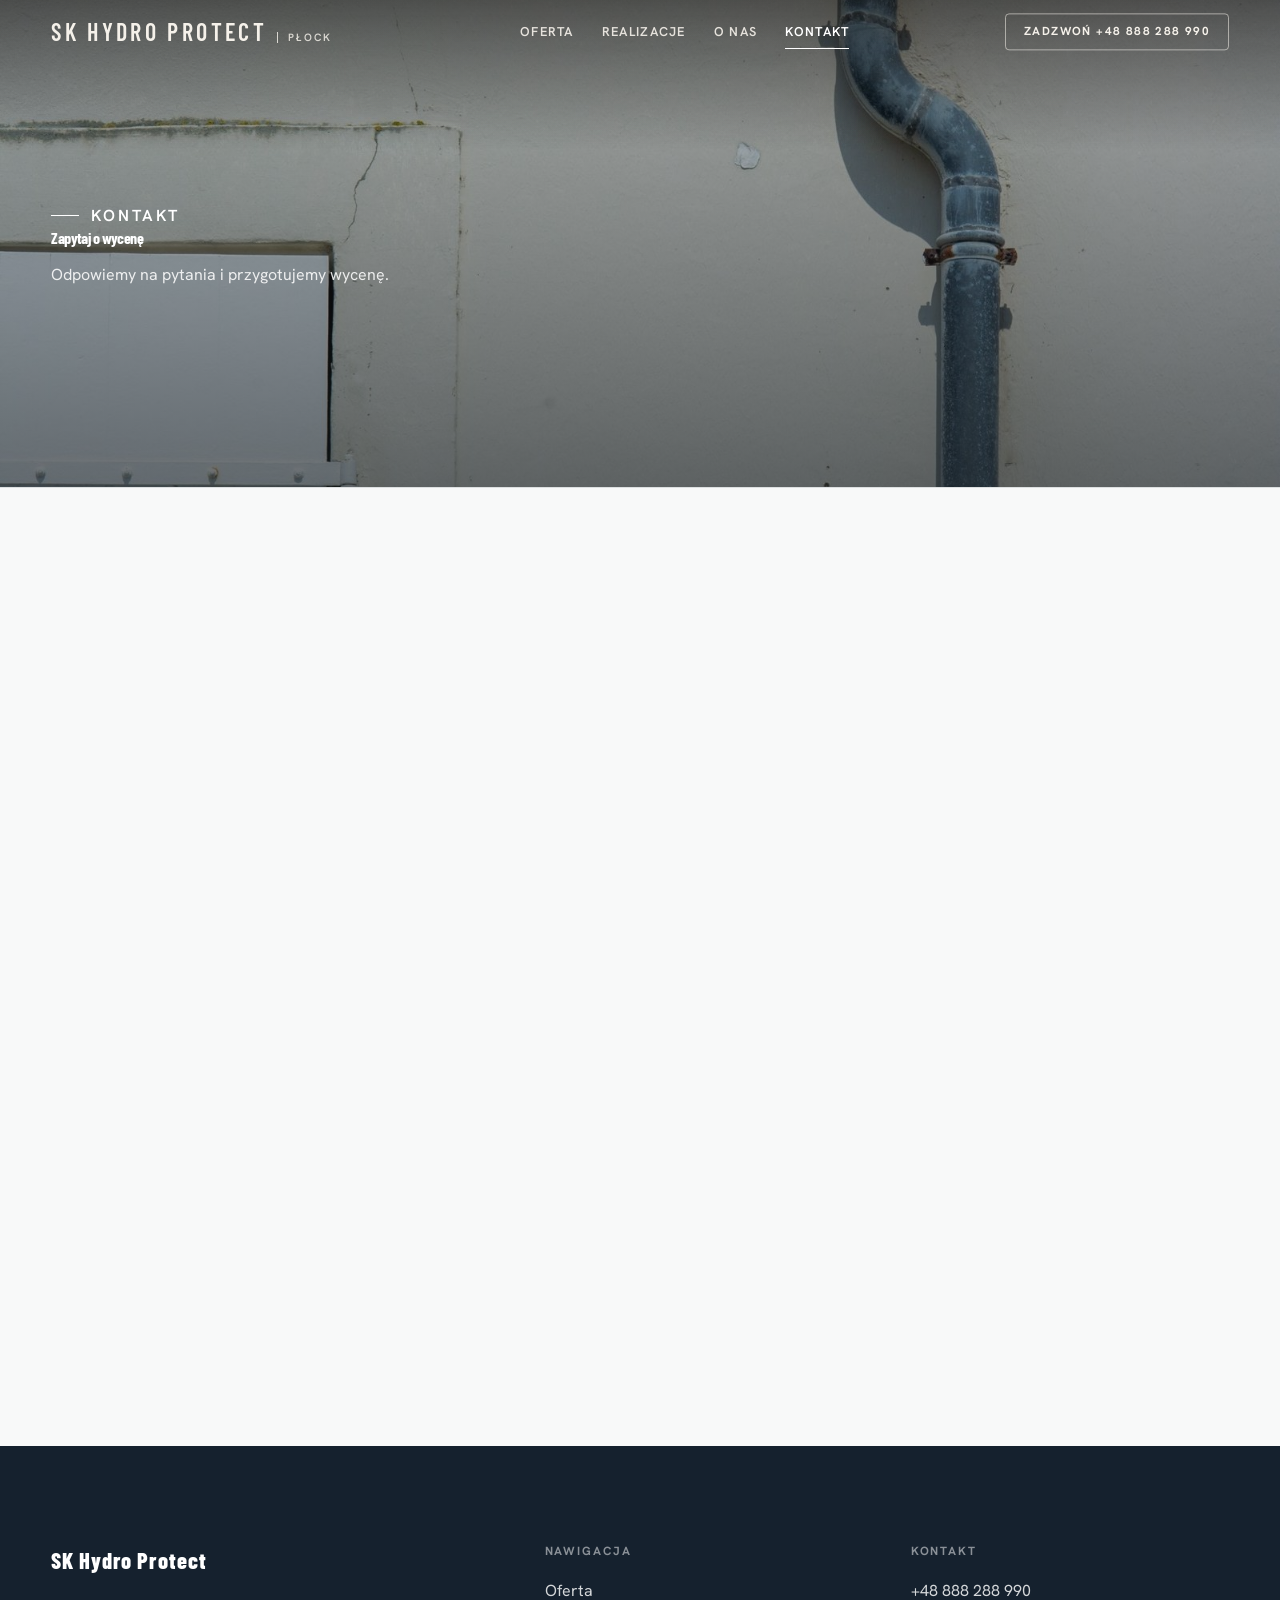
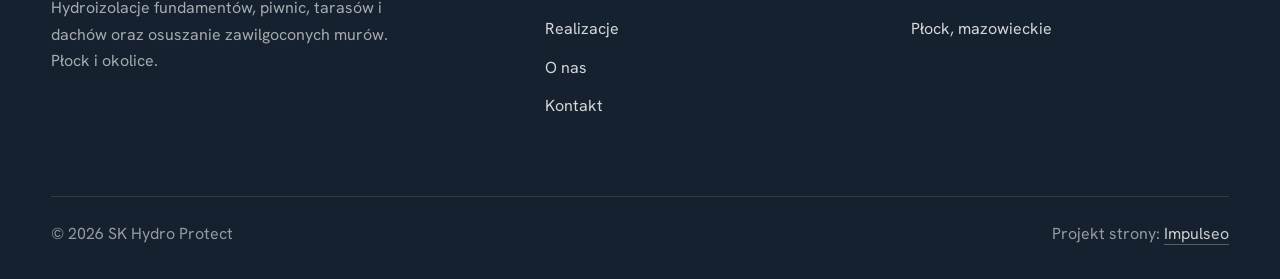
==== commit b290eea9: "Stopka: podpis Impulseo z linkiem + poprawka znikajacego napisu w naglowku" ====
--- a/kontakt.html
+++ b/kontakt.html
@@ -81,7 +81,7 @@
     </div>
     <div class="foot-bot">
       <span>© 2026 SK Hydro Protect</span>
-      <span>Projekt strony: Krzysztof Brzeziński</span>
+      <span>Projekt strony: <a class="foot-credit" href="https://impulseo.pl" target="_blank" rel="noopener">Impulseo</a></span>
     </div>
   </div>
 </footer>
--- a/assets/styles.css
+++ b/assets/styles.css
@@ -1,7 +1,7 @@
 /* ============================================================
    STOLBASZ — premium, architektoniczny B2B fit-out
    Jasna paleta, zero brązu. System wg premium-web-craft.
-   Projekt strony: Krzysztof Brzeziński
+   Projekt strony: Impulseo (impulseo.pl)
    ============================================================ */
 
 :root{
@@ -622,3 +622,64 @@
 
 /* === auto-paleta ze zdjęć klienta (dopasowanie do estetyki socials) === */
 :root{--accent:#3073A8;--accent-d:#215885;--accent-soft:rgba(48,115,168,0.10);--paper:#F8F9F9;--paper-2:#EDEFEF;--paper-3:#E5E7E8;}
+
+/* === HERO-FIT (29.07.2026) — hero DOPASOWUJE SIĘ do wysokości okna =========================
+   Zgłoszenie K. 29.07: na jego laptopie przyciski CTA w hero były ucięte dolną krawędzią
+   (Modern House). Pomiar headless (1512x879 → realny widok 792 px): dolna krawędź CTA
+   wypadała 123 px POD ekranem. Nawet przy maksymalnym oknie (982) było -20 px.
+
+   DLACZEGO POPRZEDNI FIX NIE DZIAŁAŁ: 27.07 dołożyliśmy @media(max-height:820px) — próg.
+   Widok K. ma ~792-895 px, czyli TUŻ NAD progiem → reguła w ogóle się nie włączała.
+   Progi są kruche: każdy inny laptop/dok/pasek zakładek przesuwa granicę.
+
+   ROZWIĄZANIE: zero progów. Każdy rozmiar, który decyduje o wysokości hero (typografia,
+   odstępy, padding), dostaje `min(dotychczasowa-wartość, X svh)` — czyli na wysokim ekranie
+   nic się nie zmienia, a im niższe okno, tym płynniej mniejsze. Treści NIE ucinamy.
+
+   Doklejane na SAM KONIEC styles.css (po motion) → wygrywa kaskadę, nie rusza reguł w miejscu.
+   Weryfikacja: tools-retrofit/measure_fold.py (mierzy zapas pod CTA dla 720/800/879/982). */
+
+/* ---------- HERO KINOWY (strona główna, rodziny „editorial") ---------- */
+.hero-cine .wrap{padding-block:min(var(--space-8),4svh)}
+.hero-cine .eyebrow{margin-bottom:min(var(--space-5),2svh)}
+.hero-cine h1{font-size:min(clamp(2.9rem,2rem + 4.4vw,5.2rem),7.6svh);
+  margin-bottom:min(var(--space-5),2.4svh)}
+.hero-cine .lead{font-size:min(1.125rem,2.3svh);line-height:1.55;
+  margin-bottom:min(var(--space-7),3.2svh)}
+
+/* ---------- HERO FACHOWCY — wariant A (pełny ekran) ---------- */
+.hf-panel{padding-top:min(clamp(6.5rem,13vh,9rem),11svh);
+  padding-bottom:min(clamp(2.6rem,6vh,3.6rem),4svh)}
+.hf-title{font-size:min(clamp(2.3rem,1.6rem + 3.2vw,4.3rem),7svh);
+  margin-top:min(var(--space-4),1.8svh);margin-bottom:min(var(--space-4),1.8svh)}
+.hf-lead{font-size:min(1.18rem,2.3svh);line-height:1.5}
+.hf-phone{margin-top:min(var(--space-6),2.8svh);margin-bottom:min(var(--space-5),2.2svh)}
+.hf-phone-num{font-size:min(clamp(2rem,1.5rem + 2.4vw,3.05rem),5.2svh)}
+.hf-trust{margin-top:min(var(--space-6),2.6svh);padding-top:min(var(--space-4),1.6svh)}
+
+/* Telefon: tam liczy się czytelność, nie upychanie — skalowanie wysokością wyłączone,
+   bo przy 844 px wysokości ekranu svh-limity zaczęłyby zmniejszać tekst bez potrzeby. */
+@media(max-width:680px){
+  .hero-cine h1{font-size:clamp(1.9rem,1.15rem + 4.4vw,2.7rem)}
+  .hero-cine .lead{font-size:.98rem}
+  .hf-title{font-size:clamp(2.1rem,1.6rem + 3.2vw,3rem)}
+  .hf-lead{font-size:1rem}
+  .hf-phone-num{font-size:clamp(1.9rem,1.5rem + 2.4vw,2.5rem)}
+}
+/* === /HERO-FIT === */
+
+
+/* ====== IMPULSEO-FIX-20260731 ======================================================
+   1) PODPIS w stopce jest teraz linkiem do impulseo.pl - ma być widocznie klikalny.
+   2) ŻYWY NAGŁÓWEK: warstwa przenikających kadrów (.mt-hero-layer) miała z-index:1, więc
+      lądowała NAD przyciemnieniem hero, a w rodzinie „fachowcy" nawet nad panelem z tekstem
+      (.hf-panel nie miał własnego z-index). Efekt: przy zmianie zdjęcia napis znikał i wracał.
+      Teraz warstwa idzie tam, gdzie zdjęcie tła (z-index:-2), a treść nagłówka dostaje twardy
+      z-index:3. Zmieniają się WYŁĄCZNIE zdjęcia w tle - napis stoi nieruchomo.
+      (hero-cine celowo pominięte: tam img ma z-index:0 i układ był poprawny.) */
+.foot-bot a.foot-credit{color:rgba(255,255,255,.78);text-decoration:none;border-bottom:1px solid rgba(255,255,255,.28)}
+.foot-bot a.foot-credit:hover{color:#fff;border-bottom-color:#fff}
+.hero-fach > img.mt-hero-layer,.hero-gastro > img.mt-hero-layer,.hero-auto > img.mt-hero-layer,
+.hero-dom > img.mt-hero-layer,.hero-studio > img.mt-hero-layer{z-index:-2}
+.hf-panel,.hf-inner,.hd-panel,.hk-panel,.ha-inner,.hs-inner,.hg-inner{position:relative;z-index:3}
+/* ====== koniec IMPULSEO-FIX-20260731 ====== */
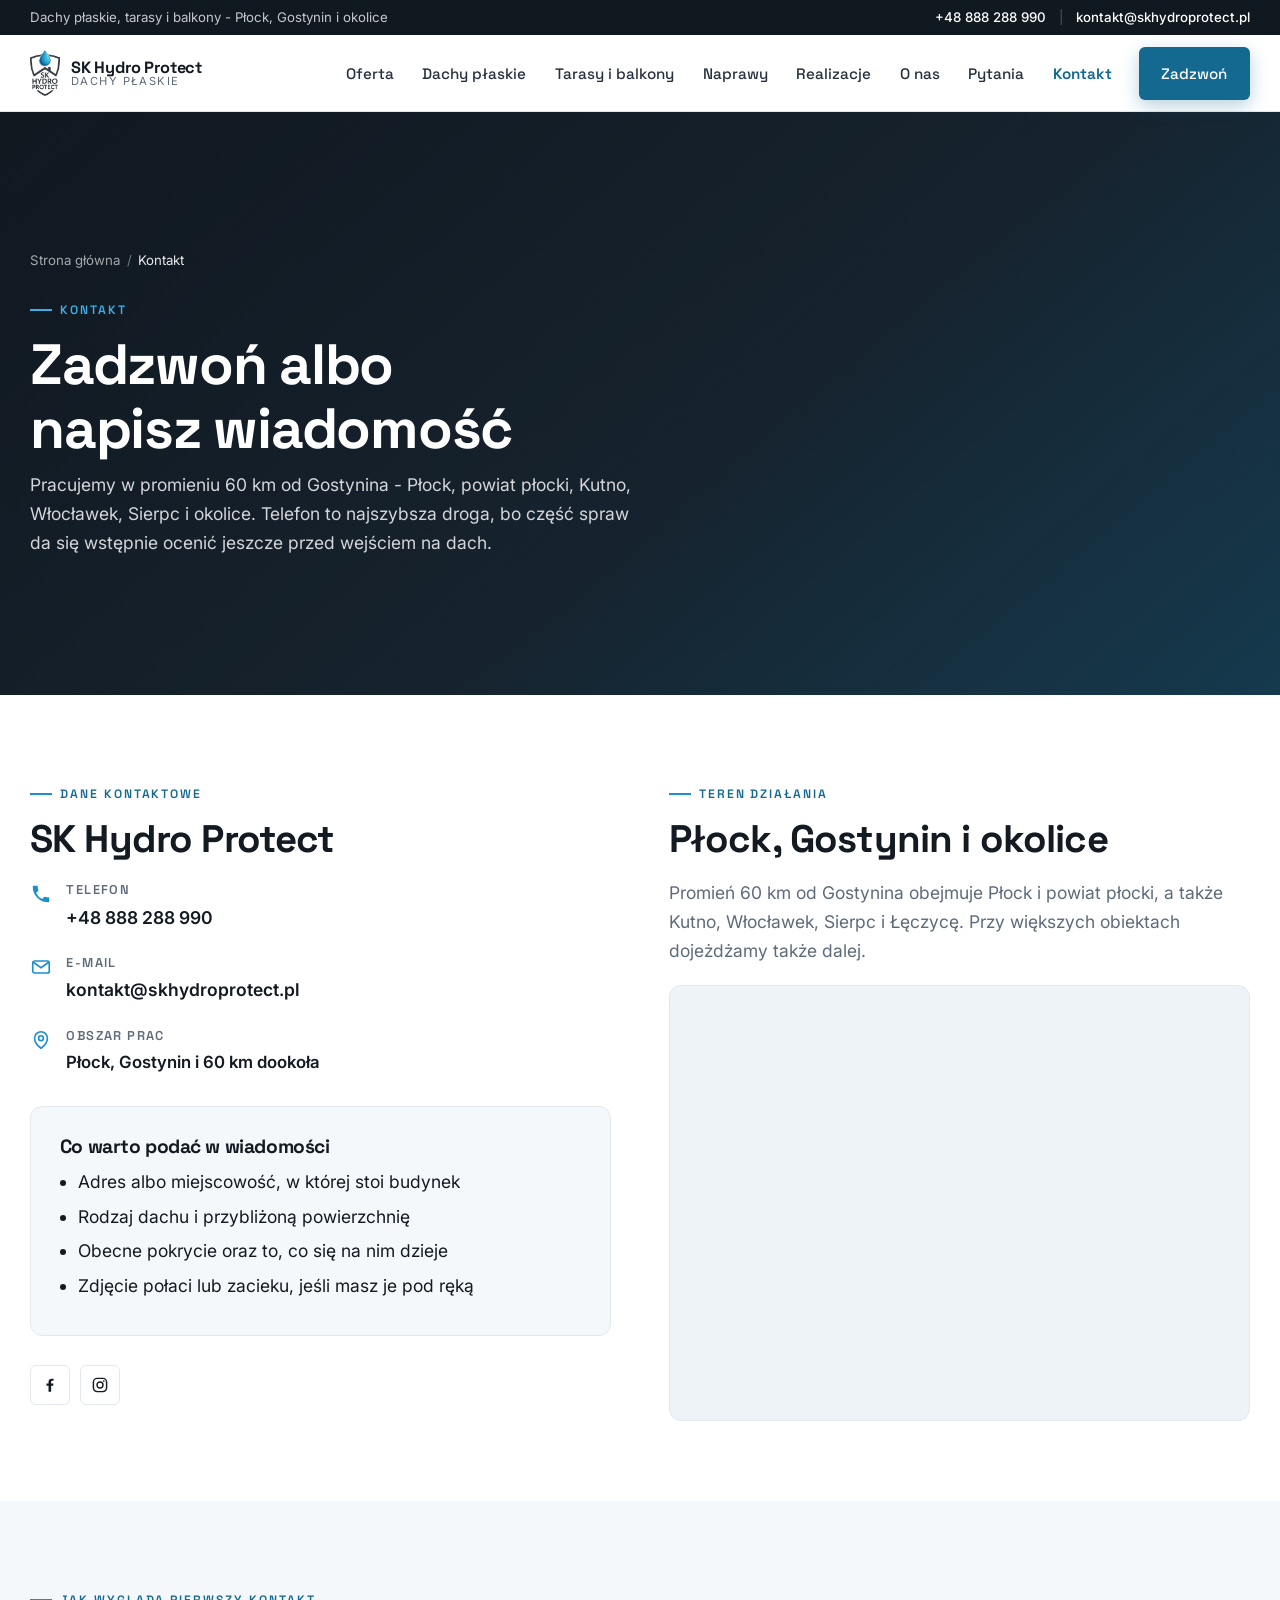
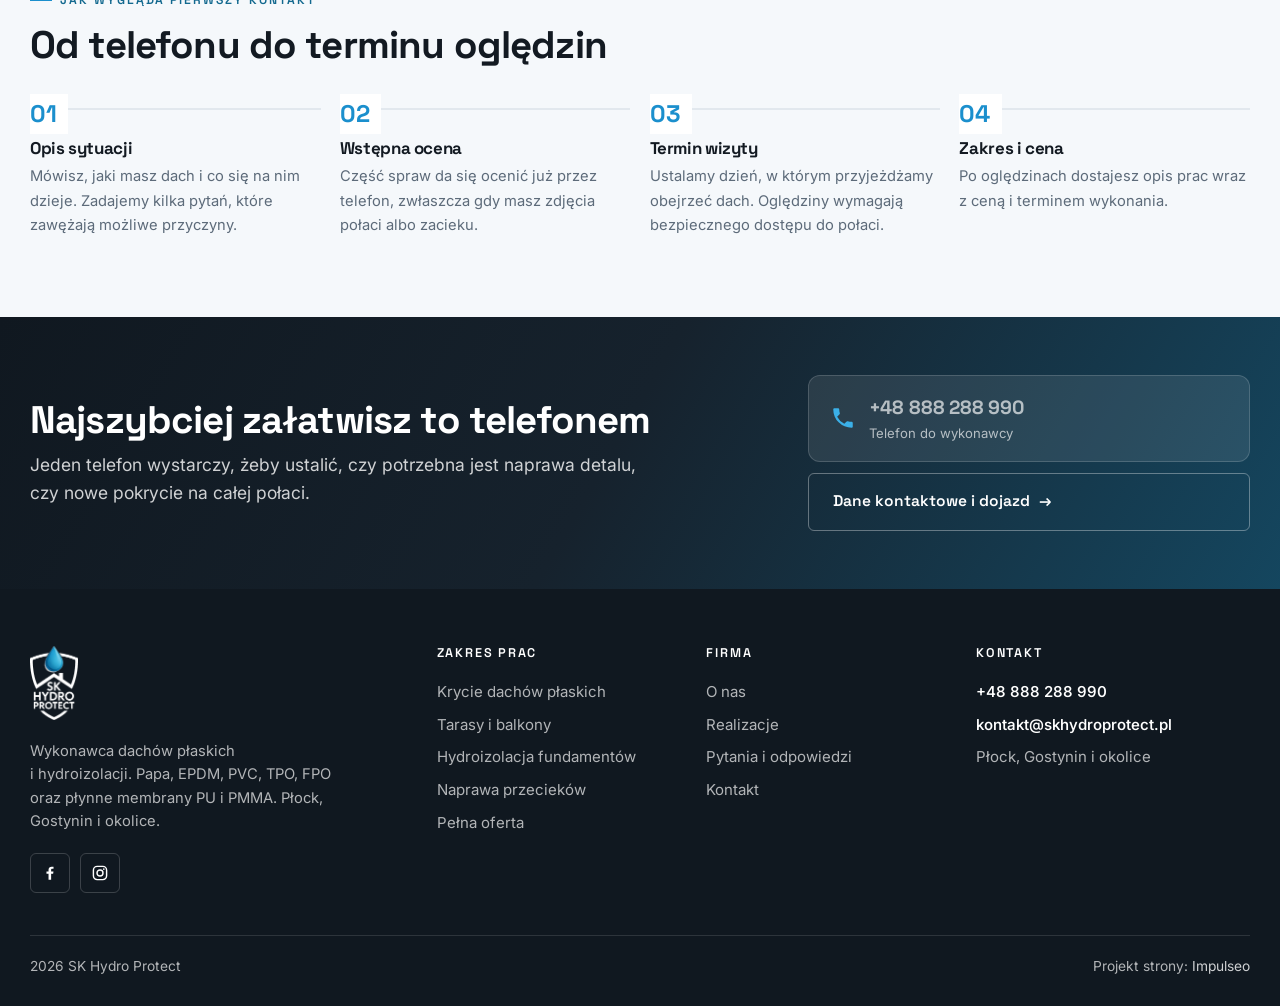
==== commit c3348ac3: "[claude-edit][cmt:aff9d784-8b8d-4e7b-b108-5f3786b55e7a] Nowy projekt strony: 9 podstron pod dachy pl" ====
--- a/kontakt.html
+++ b/kontakt.html
@@ -1,92 +1,276 @@
-<!DOCTYPE html>
+<!doctype html>
 <html lang="pl">
 <head>
-<meta charset="UTF-8">
-<meta name="viewport" content="width=device-width, initial-scale=1.0">
-<title>Kontakt - SK Hydro Protect</title>
-<meta name="description" content="Kontakt SK Hydro Protect - Płock, mazowieckie">
+<meta charset="utf-8">
+<meta name="viewport" content="width=device-width,initial-scale=1">
+<title>Kontakt - dachy płaskie Płock, telefon 888 288 990 | SK Hydro Protect</title>
+<meta name="description" content="Kontakt do SK Hydro Protect: telefon 888 288 990, kontakt@skhydroprotect.pl. Dachy płaskie, tarasy i balkony w Płocku, Gostyninie i okolicy. Oględziny dachu po umówieniu terminu.">
+<link rel="canonical" href="https://kris20032.github.io/sk-hydro-protect/kontakt.html">
+<!-- DEMO: noindex, zeby wersja pokazowa nie konkurowala z klientem w Google.
+     Na docelowej domenie zamien na: index,follow,max-image-preview:large,max-snippet:-1 -->
+<meta name="robots" content="noindex,nofollow">
+<meta name="author" content="SK Hydro Protect">
+<meta name="geo.region" content="PL-MZ">
+<meta name="geo.placename" content="Płock">
+<meta name="theme-color" content="#101820">
+
+<meta property="og:type" content="website">
+<meta property="og:locale" content="pl_PL">
+<meta property="og:site_name" content="SK Hydro Protect">
+<meta property="og:url" content="https://kris20032.github.io/sk-hydro-protect/kontakt.html">
+<meta property="og:title" content="Kontakt - dachy płaskie Płock, telefon 888 288 990 | SK Hydro Protect">
+<meta property="og:description" content="Kontakt do SK Hydro Protect: telefon 888 288 990, kontakt@skhydroprotect.pl. Dachy płaskie, tarasy i balkony w Płocku, Gostyninie i okolicy. Oględziny dachu po umówieniu terminu.">
+<meta property="og:image" content="https://kris20032.github.io/sk-hydro-protect/img/hero.jpg">
+<meta property="og:image:alt" content="Taras na dachu płaskim nowoczesnego budynku">
+<meta name="twitter:card" content="summary_large_image">
+<meta name="twitter:title" content="Kontakt - dachy płaskie Płock, telefon 888 288 990 | SK Hydro Protect">
+<meta name="twitter:description" content="Kontakt do SK Hydro Protect: telefon 888 288 990, kontakt@skhydroprotect.pl. Dachy płaskie, tarasy i balkony w Płocku, Gostyninie i okolicy. Oględziny dachu po umówieniu terminu.">
+<meta name="twitter:image" content="https://kris20032.github.io/sk-hydro-protect/img/hero.jpg">
+
+<link rel="icon" href="img/favicon-32.png" sizes="32x32">
+<link rel="icon" href="img/favicon-512.png" sizes="512x512">
+<link rel="apple-touch-icon" href="img/apple-touch-icon.png">
+<link rel="manifest" href="site.webmanifest">
+
 <link rel="preconnect" href="https://fonts.googleapis.com">
 <link rel="preconnect" href="https://fonts.gstatic.com" crossorigin>
-<link href="https://fonts.googleapis.com/css2?family=Barlow+Condensed:wght@500;600;700&family=Hanken+Grotesk:wght@400;500;600&display=swap" rel="stylesheet">
-<link rel="stylesheet" href="assets/styles.css">
+<link href="https://fonts.googleapis.com/css2?family=Space+Grotesk:wght@500;600;700&family=Inter:wght@400;500;600&display=swap" rel="stylesheet">
+<link rel="stylesheet" href="assets/styles.css?v=5">
+
+<script type="application/ld+json">
+{
+  "@context": "https://schema.org",
+  "@graph": [
+    {
+      "@type": "BreadcrumbList",
+      "itemListElement": [
+        {
+          "@type": "ListItem",
+          "position": 1,
+          "name": "Strona główna",
+          "item": "https://kris20032.github.io/sk-hydro-protect/"
+        },
+        {
+          "@type": "ListItem",
+          "position": 2,
+          "name": "Kontakt"
+        }
+      ]
+    },
+    {
+      "@type": "ContactPage",
+      "url": "https://kris20032.github.io/sk-hydro-protect/kontakt.html",
+      "name": "Kontakt do SK Hydro Protect",
+      "mainEntity": {
+        "@id": "https://kris20032.github.io/sk-hydro-protect/#firma"
+      }
+    }
+  ]
+}
+</script>
 </head>
 <body>
-
-<header class="nav">
-  <div class="wrap nav-inner">
-    <a class="brand" href="index.html"><span class="name">SK Hydro Protect</span><span class="sub">Płock</span></a>
-    <nav class="nav-links">
+<a class="skip" href="#tresc">Przejdź do treści</a>
+
+<div class="topbar">
+  <div class="wrap topbar-in">
+    <span>Dachy płaskie, tarasy i&nbsp;balkony - Płock, Gostynin i&nbsp;okolice</span>
+    <span>
+      <a href="tel:+48888288990">+48 888 288 990</a>
+      <span class="sep">|</span>
+      <a href="mailto:kontakt@skhydroprotect.pl">kontakt@skhydroprotect.pl</a>
+    </span>
+  </div>
+</div>
+
+<header class="site-head">
+  <div class="wrap head-in">
+    <a class="brand" href="index.html" aria-label="SK Hydro Protect, strona główna">
+      <img class="logo-img" src="img/logo.png" alt="Logo SK Hydro Protect" width="392" height="609">
+      <span class="brand-txt">
+        <span class="brand-name">SK Hydro Protect</span>
+        <span class="brand-sub">Dachy płaskie</span>
+      </span>
+    </a>
+    <button class="burger" type="button" aria-label="Menu" aria-expanded="false" aria-controls="menu"><span></span><span></span><span></span></button>
+    <nav class="main-nav" id="menu" aria-label="Menu główne">
       <a href="oferta.html">Oferta</a>
+      <a href="dachy-plaskie.html">Dachy płaskie</a>
+      <a href="tarasy-i-balkony.html">Tarasy i&nbsp;balkony</a>
+      <a href="naprawa-przeciekow.html">Naprawy</a>
       <a href="realizacje.html">Realizacje</a>
-      <a href="o-nas.html">O nas</a>
-      <a href="kontakt.html" class="active">Kontakt</a>
-      <a href="tel:+48888288990" class="btn btn-accent">Zadzwoń +48 888 288 990</a>
+      <a href="o-nas.html">O&nbsp;nas</a>
+      <a href="faq.html">Pytania</a>
+      <a href="kontakt.html" aria-current="page">Kontakt</a>
+      <a class="btn btn-primary head-cta" href="tel:+48888288990">Zadzwoń</a>
     </nav>
-    <button class="nav-toggle" aria-label="Menu"><span></span><span></span><span></span></button>
   </div>
 </header>
 
-<section class="pagehead">
-  <img src="img/g4.jpg" alt="SK Hydro Protect - Zapytaj o wycenę">
+<main id="tresc">
+
+<section class="pagehead plain">
+  <div class="wrap pagehead-in">
+    <nav class="crumbs" aria-label="Okruszki"><ol><li><a href="index.html">Strona główna</a></li><li aria-current="page">Kontakt</li></ol></nav>
+    <span class="eyebrow">Kontakt</span>
+    <h1>Zadzwoń albo napisz wiadomość</h1>
+    <p>Pracujemy w&nbsp;promieniu 60&nbsp;km od Gostynina - Płock, powiat płocki, Kutno, Włocławek, Sierpc i&nbsp;okolice. Telefon to najszybsza droga, bo część spraw da się wstępnie ocenić jeszcze przed wejściem na dach.</p>
+  </div>
+</section>
+
+<section>
   <div class="wrap">
-    <span class="eyebrow">Kontakt</span>
-    <h1>Zapytaj o wycenę</h1>
-    <p>Odpowiemy na pytania i przygotujemy wycenę.</p>
-  </div>
-</section>
-<section>
-  <div class="wrap contact-grid">
+    <div class="contact-grid">
+      <div class="reveal">
+        <span class="eyebrow">Dane kontaktowe</span>
+        <h2>SK Hydro Protect</h2>
+        <ul class="contact-list">
+          <li>
+            <svg width="22" height="22" viewBox="0 0 24 24" fill="currentColor" aria-hidden="true"><path d="M6.6 10.8a15.5 15.5 0 0 0 6.6 6.6l2.2-2.2a1 1 0 0 1 1-.24 11.4 11.4 0 0 0 3.6.58 1 1 0 0 1 1 1V20a1 1 0 0 1-1 1A17 17 0 0 1 3 4a1 1 0 0 1 1-1h3.5a1 1 0 0 1 1 1c0 1.25.2 2.46.58 3.6a1 1 0 0 1-.25 1l-2.23 2.2Z"/></svg>
+            <div><b>Telefon</b><a href="tel:+48888288990">+48 888 288 990</a></div>
+          </li>
+          <li>
+            <svg width="22" height="22" viewBox="0 0 24 24" fill="none" stroke="currentColor" stroke-width="1.8" aria-hidden="true"><rect x="3" y="5.5" width="18" height="13" rx="2"/><path d="m3.6 6.8 8.4 6 8.4-6"/></svg>
+            <div><b>E-mail</b><a href="mailto:kontakt@skhydroprotect.pl">kontakt@skhydroprotect.pl</a></div>
+          </li>
+          <li>
+            <svg width="22" height="22" viewBox="0 0 24 24" fill="none" stroke="currentColor" stroke-width="1.8" aria-hidden="true"><path d="M12 21s7-5.2 7-11a7 7 0 1 0-14 0c0 5.8 7 11 7 11Z"/><circle cx="12" cy="10" r="2.6"/></svg>
+            <div><b>Obszar prac</b><span style="font-size:1.05rem;font-weight:600">Płock, Gostynin i&nbsp;60&nbsp;km dookoła</span></div>
+          </li>
+        </ul>
+        <div class="hours" style="margin-top:var(--sp-4)">
+          <h3 style="margin-bottom:.7rem">Co warto podać w&nbsp;wiadomości</h3>
+          <ul style="margin:0">
+            <li>Adres albo miejscowość, w&nbsp;której stoi budynek</li>
+            <li>Rodzaj dachu i&nbsp;przybliżoną powierzchnię</li>
+            <li>Obecne pokrycie oraz to, co się na nim dzieje</li>
+            <li>Zdjęcie połaci lub zacieku, jeśli masz je pod ręką</li>
+          </ul>
+        </div>
+        <div class="foot-social" style="margin-top:var(--sp-4)">
+          <a class="soc" href="https://www.facebook.com/p/SK-Hydro-Protect-Dachy-P%C5%82askie-61586301900334/" target="_blank" rel="noopener" aria-label="Profil na Facebooku" style="border-color:var(--line);color:var(--ink)">
+            <svg width="18" height="18" viewBox="0 0 24 24" fill="currentColor" aria-hidden="true"><path d="M13.5 21v-8h2.7l.4-3.1h-3.1V7.9c0-.9.25-1.5 1.55-1.5H16.7V3.6c-.3 0-1.3-.1-2.5-.1-2.45 0-4.15 1.5-4.15 4.3v2.1H7.3V13h2.75v8h3.45Z"/></svg>
+          </a>
+          <a class="soc" href="https://www.instagram.com/skhydroprotect" target="_blank" rel="noopener" aria-label="Profil na Instagramie" style="border-color:var(--line);color:var(--ink)">
+            <svg width="18" height="18" viewBox="0 0 24 24" fill="none" stroke="currentColor" stroke-width="1.9" aria-hidden="true"><rect x="3.2" y="3.2" width="17.6" height="17.6" rx="5"/><circle cx="12" cy="12" r="4"/><circle cx="17.1" cy="6.9" r="1.1" fill="currentColor" stroke="none"/></svg>
+          </a>
+        </div>
+      </div>
+      <div class="reveal">
+        <span class="eyebrow">Teren działania</span>
+        <h2>Płock, Gostynin i&nbsp;okolice</h2>
+        <p class="muted">Promień 60&nbsp;km od Gostynina obejmuje Płock i&nbsp;powiat płocki, a&nbsp;także Kutno, Włocławek, Sierpc i&nbsp;Łęczycę. Przy większych obiektach dojeżdżamy także dalej.</p>
+        <div class="map-frame" style="margin-top:var(--sp-3)">
+          <iframe src="https://www.google.com/maps?q=P%C5%82ock&z=9&output=embed" title="Mapa obszaru działania: Płock, Gostynin i okolice" loading="lazy" referrerpolicy="no-referrer-when-downgrade"></iframe>
+        </div>
+      </div>
+    </div>
+  </div>
+</section>
+
+<section style="background:var(--paper-2)">
+  <div class="wrap">
+    <div class="head reveal">
+      <span class="eyebrow">Jak wygląda pierwszy kontakt</span>
+      <h2>Od telefonu do terminu oględzin</h2>
+    </div>
+    <ol class="steps reveal">
+      <li class="step">
+        <h3>Opis sytuacji</h3>
+        <p>Mówisz, jaki masz dach i&nbsp;co się na nim dzieje. Zadajemy kilka pytań, które zawężają możliwe przyczyny.</p>
+      </li>
+      <li class="step">
+        <h3>Wstępna ocena</h3>
+        <p>Część spraw da się ocenić już przez telefon, zwłaszcza gdy masz zdjęcia połaci albo zacieku.</p>
+      </li>
+      <li class="step">
+        <h3>Termin wizyty</h3>
+        <p>Ustalamy dzień, w&nbsp;którym przyjeżdżamy obejrzeć dach. Oględziny wymagają bezpiecznego dostępu do połaci.</p>
+      </li>
+      <li class="step">
+        <h3>Zakres i&nbsp;cena</h3>
+        <p>Po oględzinach dostajesz opis prac wraz z&nbsp;ceną i&nbsp;terminem wykonania.</p>
+      </li>
+    </ol>
+  </div>
+</section>
+
+<section class="cta-band">
+  <div class="wrap cta-in">
     <div class="reveal">
-      <span class="eyebrow">Dane kontaktowe</span>
-      <h2 style="margin:var(--space-4) 0 var(--space-6)">SK Hydro Protect</h2>
-      <div class="info-list">
-        <div class="info-row"><div class="ic"><svg class="ico-tel" width="16" height="16" viewBox="0 0 24 24" fill="none" aria-hidden="true"><path d="M6.6 10.8a15.5 15.5 0 0 0 6.6 6.6l2.2-2.2a1 1 0 0 1 1-.24 11.4 11.4 0 0 0 3.6.58 1 1 0 0 1 1 1V20a1 1 0 0 1-1 1A17 17 0 0 1 3 4a1 1 0 0 1 1-1h3.5a1 1 0 0 1 1 1c0 1.25.2 2.46.58 3.6a1 1 0 0 1-.25 1l-2.23 2.2Z" fill="currentColor"/></svg></div><div><div class="lbl">Telefon</div><a class="val" href="tel:+48888288990">+48 888 288 990</a></div></div>
-        <div class="info-row"><div class="ic"><svg class="ico-pin" width="16" height="16" viewBox="0 0 24 24" fill="none" aria-hidden="true"><path d="M12 21s7-6.1 7-11.5A7 7 0 0 0 5 9.5C5 14.9 12 21 12 21Z" stroke="currentColor" stroke-width="1.6" fill="none"/><circle cx="12" cy="9.5" r="2.4" fill="currentColor"/></svg></div><div><div class="lbl">Adres</div><div class="val">Płock, mazowieckie</div></div></div>
-      </div>
-    </div>
-    <div class="reveal">
-      <div class="form">
-        <h3 style="margin-bottom:var(--space-4)">Najszybciej telefonicznie</h3>
-        <p class="muted" style="margin-bottom:var(--space-5)">Zadzwoń, opisz pomysł, a my powiemy, co i jak. Bez zobowiązań.</p>
-        <a href="tel:+48888288990" class="btn btn-accent" style="justify-content:center">Zadzwoń: +48 888 288 990 <span class="arr">→</span></a>
-      </div>
-    </div>
-  </div>
-</section>
-<section style="padding-top:0">
-  <div class="wrap reveal">
-    <iframe class="map" title="SK Hydro Protect - Płock" src="https://maps.google.com/maps?q=SK%20Hydro%20Protect%20P%C5%82ock&z=15&output=embed" loading="lazy" referrerpolicy="no-referrer-when-downgrade"></iframe>
-  </div>
-</section>
-
-<footer>
+      <h2>Najszybciej załatwisz to telefonem</h2>
+      <p>Jeden telefon wystarczy, żeby ustalić, czy potrzebna jest naprawa detalu, czy nowe pokrycie na całej połaci.</p>
+    </div>
+    <div class="cta-actions reveal">
+      <a class="cta-phone" href="tel:+48888288990">
+        <svg width="26" height="26" viewBox="0 0 24 24" fill="currentColor" aria-hidden="true"><path d="M6.6 10.8a15.5 15.5 0 0 0 6.6 6.6l2.2-2.2a1 1 0 0 1 1-.24 11.4 11.4 0 0 0 3.6.58 1 1 0 0 1 1 1V20a1 1 0 0 1-1 1A17 17 0 0 1 3 4a1 1 0 0 1 1-1h3.5a1 1 0 0 1 1 1c0 1.25.2 2.46.58 3.6a1 1 0 0 1-.25 1l-2.23 2.2Z"/></svg>
+        <span><b>+48 888 288 990</b><span>Telefon do wykonawcy</span></span>
+      </a>
+      <a class="btn btn-ghost" href="kontakt.html">Dane kontaktowe i&nbsp;dojazd <span class="arr">→</span></a>
+    </div>
+  </div>
+</section>
+
+</main>
+
+<footer class="site-foot">
   <div class="wrap">
     <div class="foot-grid">
       <div class="foot-brand">
-        <div class="name">SK Hydro Protect</div>
-        <p>Hydroizolacje fundamentów, piwnic, tarasów i dachów oraz osuszanie zawilgoconych murów. Płock i okolice.</p>
+        <img src="img/logo-light.png" alt="Logo SK Hydro Protect" width="392" height="609" loading="lazy">
+        <p>Wykonawca dachów płaskich i&nbsp;hydroizolacji. Papa, EPDM, PVC, TPO, FPO oraz płynne membrany PU i&nbsp;PMMA. Płock, Gostynin i&nbsp;okolice.</p>
+        <div class="foot-social">
+          <a class="soc" href="https://www.facebook.com/p/SK-Hydro-Protect-Dachy-P%C5%82askie-61586301900334/" target="_blank" rel="noopener" aria-label="SK Hydro Protect na Facebooku">
+            <svg width="18" height="18" viewBox="0 0 24 24" fill="currentColor" aria-hidden="true"><path d="M13.5 21v-8h2.7l.4-3.1h-3.1V7.9c0-.9.25-1.5 1.55-1.5H16.7V3.6c-.3 0-1.3-.1-2.5-.1-2.45 0-4.15 1.5-4.15 4.3v2.1H7.3V13h2.75v8h3.45Z"/></svg>
+          </a>
+          <a class="soc" href="https://www.instagram.com/skhydroprotect" target="_blank" rel="noopener" aria-label="SK Hydro Protect na Instagramie">
+            <svg width="18" height="18" viewBox="0 0 24 24" fill="none" stroke="currentColor" stroke-width="1.9" aria-hidden="true"><rect x="3.2" y="3.2" width="17.6" height="17.6" rx="5"/><circle cx="12" cy="12" r="4"/><circle cx="17.1" cy="6.9" r="1.1" fill="currentColor" stroke="none"/></svg>
+          </a>
+        </div>
       </div>
       <div class="foot-col">
-        <h4>Nawigacja</h4>
-        <a href="oferta.html">Oferta</a>
-        <a href="realizacje.html">Realizacje</a>
-        <a href="o-nas.html">O nas</a>
-        <a href="kontakt.html">Kontakt</a>
+        <h2>Zakres prac</h2>
+        <ul>
+          <li><a href="dachy-plaskie.html">Krycie dachów płaskich</a></li>
+          <li><a href="tarasy-i-balkony.html">Tarasy i&nbsp;balkony</a></li>
+          <li><a href="hydroizolacja-fundamentow.html">Hydroizolacja fundamentów</a></li>
+          <li><a href="naprawa-przeciekow.html">Naprawa przecieków</a></li>
+          <li><a href="oferta.html">Pełna oferta</a></li>
+        </ul>
       </div>
       <div class="foot-col">
-        <h4>Kontakt</h4>
-        <a href="tel:+48888288990">+48 888 288 990</a>
-        <p>Płock, mazowieckie</p>
+        <h2>Firma</h2>
+        <ul>
+          <li><a href="o-nas.html">O&nbsp;nas</a></li>
+          <li><a href="realizacje.html">Realizacje</a></li>
+          <li><a href="faq.html">Pytania i&nbsp;odpowiedzi</a></li>
+          <li><a href="kontakt.html">Kontakt</a></li>
+        </ul>
+      </div>
+      <div class="foot-col foot-contact">
+        <h2>Kontakt</h2>
+        <ul>
+          <li><a href="tel:+48888288990">+48 888 288 990</a></li>
+          <li><a href="mailto:kontakt@skhydroprotect.pl">kontakt@skhydroprotect.pl</a></li>
+          <li>Płock, Gostynin i&nbsp;okolice</li>
+        </ul>
       </div>
     </div>
     <div class="foot-bot">
-      <span>© 2026 SK Hydro Protect</span>
-      <span>Projekt strony: <a class="foot-credit" href="https://impulseo.pl" target="_blank" rel="noopener">Impulseo</a></span>
+      <span>2026 SK Hydro Protect</span>
+      <span>Projekt strony: <a href="https://impulseo.pl" target="_blank" rel="noopener">Impulseo</a></span>
     </div>
   </div>
 </footer>
-<div class="sticky-call"><a class="sc-call" href="tel:+48888288990"><svg class="ico-tel" width="16" height="16" viewBox="0 0 24 24" fill="none" aria-hidden="true"><path d="M6.6 10.8a15.5 15.5 0 0 0 6.6 6.6l2.2-2.2a1 1 0 0 1 1-.24 11.4 11.4 0 0 0 3.6.58 1 1 0 0 1 1 1V20a1 1 0 0 1-1 1A17 17 0 0 1 3 4a1 1 0 0 1 1-1h3.5a1 1 0 0 1 1 1c0 1.25.2 2.46.58 3.6a1 1 0 0 1-.25 1l-2.23 2.2Z" fill="currentColor"/></svg> Zadzwoń</a><a class="sc-quote" href="kontakt.html">Bezpłatna wycena</a></div>
-
-<script src="assets/main.js"></script>
+
+<div class="sticky-call">
+  <a class="primary" href="tel:+48888288990">
+    <svg width="17" height="17" viewBox="0 0 24 24" fill="currentColor" aria-hidden="true"><path d="M6.6 10.8a15.5 15.5 0 0 0 6.6 6.6l2.2-2.2a1 1 0 0 1 1-.24 11.4 11.4 0 0 0 3.6.58 1 1 0 0 1 1 1V20a1 1 0 0 1-1 1A17 17 0 0 1 3 4a1 1 0 0 1 1-1h3.5a1 1 0 0 1 1 1c0 1.25.2 2.46.58 3.6a1 1 0 0 1-.25 1l-2.23 2.2Z"/></svg>
+    Zadzwoń
+  </a>
+  <a href="kontakt.html">Oględziny dachu</a>
+</div>
+
+<script src="assets/main.js" defer></script>
 </body>
 </html>
--- a/assets/styles.css
+++ b/assets/styles.css
@@ -1,685 +1,520 @@
-/* ============================================================
-   STOLBASZ — premium, architektoniczny B2B fit-out
-   Jasna paleta, zero brązu. System wg premium-web-craft.
-   Projekt strony: Impulseo (impulseo.pl)
-   ============================================================ */
-
+/* SK Hydro Protect - arkusz stylow
+   Marka: grafit + blekit z logo (kropla wody na tarczy).
+   Ukryte zalozenie: uklad ma dzialac od 320 px do 2560 px bez przelacznikow. */
+
+/* ---------- 1. Zmienne ---------- */
 :root{
-  /* PALETA — jasna, architektoniczna, chłodna */
-  --paper:#F4F6F8;          /* główne tło */
-  --paper-2:#E7EBEF;        /* sekcje alternatywne (chłodny jasny szary) */
-  --paper-3:#E7EBEF;        /* delikatne wypełnienia */
-  --ink:#15212E;            /* tekst główny — chłodny grafit */
-  --ink-soft:#243443;       /* nagłówki drugorzędne */
-  --muted:#6B7785;          /* tekst poboczny */
-  --line:rgba(21,33,46,.12);/* hairline */
-  --accent:#E8A317;         /* stonowany petrol-slate — jedyny akcent */
-  --accent-d:#C9870C;
-  --accent-soft:rgba(232,163,23,.10);
-  --dark:#15212E;           /* sekcje ciemne (stopka/CTA) */
-
-  /* ODSTĘPY — skala 4/8 */
-  --space-1:4px; --space-2:8px; --space-3:12px; --space-4:16px; --space-5:24px;
-  --space-6:32px; --space-7:48px; --space-8:64px; --space-9:96px; --space-10:128px;
-
-  /* TYPOGRAFIA — fluid clamp() */
-  --text-sm:clamp(.82rem,.8rem+.1vw,.9rem);
-  --text-base:clamp(1rem,.97rem+.15vw,1.1rem);
-  --text-lg:clamp(1.12rem,1.05rem+.3vw,1.3rem);
-  --text-h3:clamp(1.2rem,1.1rem+.5vw,1.5rem);
-  --text-h2:clamp(1.9rem,1.5rem+1.9vw,2.8rem);
-  --text-h1:clamp(2.6rem,1.9rem+3.6vw,4.6rem);
-
-  /* PROMIENIE — architektoniczne, raczej ostre */
-  --r-sm:3px; --r-md:6px; --r-lg:10px;
-
-  /* RUCH */
-  --ease:cubic-bezier(.25,.46,.45,.94); --dur:.24s;
-
-  /* CIENIE — miękkie, warstwowe */
-  --sh-sm:0 1px 2px rgba(16,24,32,.04), 0 2px 8px rgba(16,24,32,.05);
-  --sh-md:0 2px 6px rgba(16,24,32,.05), 0 12px 28px -8px rgba(16,24,32,.12);
-  --sh-lg:0 6px 14px rgba(16,24,32,.07), 0 26px 56px -18px rgba(16,24,32,.22);
-
-  --hairline:1px solid var(--line);
-
-  --font-display:'Barlow Condensed','Hanken Grotesk',sans-serif;
-  --font-body:'Hanken Grotesk',sans-serif;
-}
-
-*{box-sizing:border-box;margin:0;padding:0}
-html{scroll-behavior:smooth}
+  --ink:#131a22;
+  --ink-2:#26313d;
+  --muted:#5d6b7a;
+  --line:#e2e8ee;
+  --paper:#ffffff;
+  --paper-2:#f5f8fb;
+  --paper-3:#eef3f8;
+
+  --brand:#1b8fcd;
+  --brand-d:#13698f;
+  --brand-l:#3bb0e8;
+  --brand-soft:#e8f4fb;
+
+  --steel:#101820;
+  --steel-2:#1b2732;
+
+  --ok:#1f9d6b;
+
+  --r-s:6px;
+  --r-m:12px;
+  --r-l:20px;
+  --r-xl:32px;
+
+  --sp-1:.4rem;
+  --sp-2:.8rem;
+  --sp-3:1.2rem;
+  --sp-4:1.8rem;
+  --sp-5:2.6rem;
+  --sp-6:3.6rem;
+  --sp-7:5rem;
+  --sp-8:7rem;
+
+  --shadow-s:0 2px 8px rgba(19,26,34,.06);
+  --shadow-m:0 10px 30px rgba(19,26,34,.09);
+  --shadow-l:0 24px 60px rgba(19,26,34,.16);
+
+  --wrap:1220px;
+  --head-h:76px;
+
+  --font-h:"Space Grotesk","Segoe UI",system-ui,sans-serif;
+  --font-b:"Inter","Segoe UI",system-ui,-apple-system,sans-serif;
+}
+
+/* ---------- 2. Reset ---------- */
+*,*::before,*::after{box-sizing:border-box}
+html{-webkit-text-size-adjust:100%;scroll-behavior:smooth}
 body{
-  font-family:var(--font-body);
-  font-size:var(--text-base);
+  margin:0;
+  font-family:var(--font-b);
+  font-size:clamp(16px,.55vw + 14.4px,17.5px);
   line-height:1.65;
   color:var(--ink);
   background:var(--paper);
   -webkit-font-smoothing:antialiased;
-  text-rendering:optimizeLegibility;
-}
-img{max-width:100%;display:block}
+}
+img,svg,video{max-width:100%;height:auto;display:block}
 a{color:inherit;text-decoration:none}
-
-.wrap{width:min(92%,1180px);margin-inline:auto}
-section{padding-block:clamp(52px,6.5vw,96px)}
-
-h1,h2,h3{font-family:var(--font-display);font-weight:700;line-height:1.08;letter-spacing:-.02em;color:var(--ink)}
-h1{font-size:var(--text-h1);letter-spacing:-.035em}
-h2{font-size:var(--text-h2);letter-spacing:-.025em}
-h3{font-size:var(--text-h3)}
-p{max-width:65ch}
-
+button{font:inherit}
+h1,h2,h3,h4{
+  font-family:var(--font-h);
+  font-weight:700;
+  line-height:1.13;
+  letter-spacing:-.022em;
+  margin:0 0 var(--sp-3);
+  text-wrap:balance;
+}
+h1{font-size:clamp(2.1rem,4.6vw,3.55rem)}
+h2{font-size:clamp(1.7rem,3vw,2.5rem)}
+h3{font-size:clamp(1.15rem,1.5vw,1.4rem)}
+h4{font-size:1.02rem;letter-spacing:.01em}
+p{margin:0 0 var(--sp-3)}
+p:last-child{margin-bottom:0}
+ul,ol{margin:0 0 var(--sp-3);padding-left:1.15rem}
+li{margin-bottom:.35rem}
+strong{font-weight:650;color:var(--ink)}
+
+.wrap{width:min(100% - 2.4rem,var(--wrap));margin-inline:auto}
+.wrap-narrow{width:min(100% - 2.4rem,820px);margin-inline:auto}
+.wrap-narrow p{max-width:min(100%,60ch)}
+.split p,.system p,.step p,.symptom p,.card-body p{max-width:min(100%,62ch)}
+section{padding-block:var(--sp-7)}
+.sr-only{position:absolute;width:1px;height:1px;padding:0;margin:-1px;overflow:hidden;clip:rect(0 0 0 0);white-space:nowrap;border:0}
+.skip{position:absolute;left:-999px;top:0;z-index:999;background:var(--brand-d);color:#fff;padding:.7rem 1.1rem;border-radius:0 0 var(--r-s) 0}
+.skip:focus{left:0}
+:focus-visible{outline:3px solid var(--brand);outline-offset:3px;border-radius:4px}
+
+/* ---------- 3. Typografia pomocnicza ---------- */
 .eyebrow{
-  font-family:var(--font-body);
-  font-size:var(--text-sm);
-  font-weight:600;
-  letter-spacing:.18em;
-  text-transform:uppercase;
-  color:var(--accent);
-  display:inline-flex;align-items:center;gap:var(--space-3);
-}
-.eyebrow::before{content:"";width:28px;height:1px;background:var(--accent);display:inline-block}
-
+  display:inline-flex;align-items:center;gap:.5rem;
+  font-family:var(--font-h);font-size:.76rem;font-weight:600;
+  letter-spacing:.16em;text-transform:uppercase;color:var(--brand-d);
+  margin-bottom:var(--sp-2);
+}
+.eyebrow::before{content:"";width:22px;height:2px;background:var(--brand);display:block}
+.lead{font-size:clamp(1.05rem,1.2vw,1.2rem);color:var(--muted);max-width:min(100%,56ch)}
+.head{max-width:72ch;margin-bottom:var(--sp-5)}
+.head.center{margin-inline:auto;text-align:center}
+.head.center .eyebrow{justify-content:center}
 .muted{color:var(--muted)}
-.lead{font-size:var(--text-lg);line-height:1.55;color:var(--ink-soft);max-width:50ch}
-
-/* ---------- BUTTONS ---------- */
+
+/* ---------- 4. Przyciski ---------- */
 .btn{
-  display:inline-flex;align-items:center;gap:var(--space-2);
-  font-weight:600;font-size:var(--text-sm);letter-spacing:.02em;
-  padding:var(--space-4) var(--space-6);
-  border-radius:var(--r-sm);
-  transition:transform var(--dur) var(--ease),box-shadow var(--dur) var(--ease),background var(--dur) var(--ease);
-  cursor:pointer;border:1px solid transparent;
-}
-.btn-accent{background:var(--accent);color:#fff;box-shadow:var(--sh-sm)}
-.btn-accent:hover{background:var(--accent-d);transform:translateY(-2px);box-shadow:var(--sh-md)}
-.btn-accent:active{transform:translateY(0);box-shadow:var(--sh-sm)}
-.btn-ghost{background:transparent;color:var(--ink);border-color:var(--line)}
-.btn-ghost:hover{border-color:var(--accent);color:var(--accent);transform:translateY(-2px)}
-.btn-light{background:#fff;color:var(--ink);box-shadow:var(--sh-sm)}
-.btn-light:hover{transform:translateY(-2px);box-shadow:var(--sh-md)}
-.btn .arr{transition:transform var(--dur) var(--ease)}
-.btn:hover .arr{transform:translateX(4px)}
-
-/* ---------- NAV ---------- */
-.nav{
-  position:sticky;top:0;z-index:50;
-  background:color-mix(in srgb,var(--paper) 88%,transparent);
-  backdrop-filter:saturate(140%) blur(10px);
-  border-bottom:var(--hairline);
-}
-.nav-inner{display:flex;align-items:center;justify-content:space-between;height:72px}
-.brand{display:flex;flex-direction:column;line-height:1}
-.brand .name{font-family:var(--font-display);font-weight:800;font-size:1.35rem;letter-spacing:.04em}
-.brand .sub{font-size:.62rem;letter-spacing:.34em;text-transform:uppercase;color:var(--muted);margin-top:5px}
-.nav-links{display:flex;align-items:center;gap:var(--space-6)}
-.nav-links a{font-size:var(--text-sm);font-weight:500;color:var(--ink-soft);position:relative;padding-block:4px;transition:color var(--dur) var(--ease)}
-.nav-links a::after{content:"";position:absolute;left:0;bottom:0;width:0;height:1.5px;background:var(--accent);transition:width var(--dur) var(--ease)}
-.nav-links a:hover,.nav-links a.active{color:var(--ink)}
-.nav-links a:hover::after,.nav-links a.active::after{width:100%}
-.nav-links .btn{padding:var(--space-2) var(--space-5)}
-/* przyciski w nav: właściwy kolor (przebij .nav-links a) + bez podkreślenia */
-.nav-links a.btn-accent{color:#fff}
-.nav-links a.btn-ghost,.nav-links a.btn-light{color:var(--ink)}
-.nav-links a.btn::after{display:none}
-.nav-toggle{display:none;background:none;border:none;cursor:pointer;flex-direction:column;gap:5px;padding:8px}
-.nav-toggle span{width:24px;height:2px;background:var(--ink);transition:var(--dur)}
-
-/* ---------- HERO (split) ---------- */
-.hero{position:relative;overflow:hidden;border-bottom:var(--hairline)}
-.hero-grid{display:grid;grid-template-columns:1.05fr .95fr;gap:clamp(24px,4vw,60px);align-items:center;
-  padding-block:clamp(36px,4.5vw,64px)}
-.hero-copy .eyebrow{margin-bottom:var(--space-5)}
-.hero-copy h1{margin-bottom:var(--space-5)}
-.hero-copy .lead{margin-bottom:var(--space-7)}
-.hero-actions{display:flex;flex-wrap:wrap;gap:var(--space-4)}
-.hero-art{position:relative;aspect-ratio:4/3;border-radius:var(--r-lg);overflow:hidden;box-shadow:var(--sh-lg)}
-.hero-art img{width:100%;height:100%;object-fit:cover}
-.hero-art::after{content:"";position:absolute;inset:0;background:linear-gradient(180deg,transparent 55%,rgba(18,24,28,.28))}
-.hero-badge{position:absolute;left:var(--space-5);bottom:var(--space-5);z-index:2;
-  background:rgba(252,252,251,.94);backdrop-filter:blur(4px);
-  border-radius:var(--r-md);padding:var(--space-4) var(--space-5);box-shadow:var(--sh-md);max-width:78%}
-.hero-badge strong{display:block;font-family:var(--font-display);font-size:1rem;letter-spacing:-.01em}
-.hero-badge span{font-size:var(--text-sm);color:var(--muted)}
-
-/* ---------- HERO duży / kinowy (strona główna) ---------- */
-.hero-cine{position:relative;min-height:clamp(560px,82vh,840px);min-height:clamp(560px,82svh,840px);display:flex;align-items:center;overflow:hidden;border-bottom:var(--hairline)}
-.hero-cine>img{position:absolute;inset:0;width:100%;height:100%;object-fit:cover;z-index:0}
-.hero-cine::after{content:"";position:absolute;inset:0;z-index:1;
-  background:linear-gradient(95deg,rgba(13,18,23,.86) 0%,rgba(13,18,23,.64) 32%,rgba(13,18,23,.24) 62%,rgba(13,18,23,.04) 100%)}
-.hero-cine .wrap{position:relative;z-index:2;padding-block:var(--space-8)}
-.hero-cine .hero-copy{max-width:660px}
-.hero-cine .eyebrow{color:#fff;margin-bottom:var(--space-5)}
-.hero-cine .eyebrow::before{background:#fff}
-.hero-cine h1{color:#fff;margin-bottom:var(--space-5);font-size:clamp(2.9rem,2rem+4.4vw,5.2rem)}
-.hero-cine .lead{color:rgba(255,255,255,.92);max-width:48ch;margin-bottom:var(--space-7)}
-.hero-cine .hero-actions{display:flex;flex-wrap:wrap;gap:var(--space-4)}
-@media(max-width:680px){
-  .hero-cine{min-height:clamp(520px,76vh,640px);min-height:clamp(520px,76svh,640px);align-items:flex-end}
-  .hero-cine::after{background:linear-gradient(0deg,rgba(13,18,23,.9) 6%,rgba(13,18,23,.45) 55%,rgba(13,18,23,.25) 100%)}
-  .hero-cine .wrap{padding-bottom:var(--space-9)}
-}
-
-/* full-bleed hero variant (podstrony) */
-.pagehead{position:relative;min-height:46vh;min-height:46svh;display:flex;align-items:flex-end;overflow:hidden;border-bottom:var(--hairline)}
-.pagehead img{position:absolute;inset:0;width:100%;height:100%;object-fit:cover}
-.pagehead::after{content:"";position:absolute;inset:0;background:linear-gradient(180deg,rgba(18,24,28,.25),rgba(18,24,28,.62))}
-.pagehead .wrap{position:relative;z-index:2;padding-block:var(--space-9);color:#fff}
-.pagehead h1{color:#fff;max-width:18ch}
-.pagehead .eyebrow{color:#fff}
-.pagehead .eyebrow::before{background:#fff}
-.pagehead p{color:rgba(255,255,255,.86);margin-top:var(--space-4);max-width:54ch}
-
-/* ---------- STRIP (pasek skrótów / liczby) ---------- */
-.strip{background:var(--dark);color:#fff}
-.strip .wrap{display:grid;grid-template-columns:repeat(4,1fr);gap:var(--space-6);padding-block:var(--space-8)}
-.strip .item .k{font-family:var(--font-display);font-size:clamp(1.6rem,1.2rem+1.4vw,2.4rem);font-weight:800;letter-spacing:-.02em;color:#fff}
-.strip .item .v{font-size:var(--text-sm);color:rgba(255,255,255,.66);margin-top:var(--space-2);line-height:1.45}
-.strip .item{border-left:2px solid var(--accent);padding-left:var(--space-5)}
-
-/* ---------- SECTION HEAD ---------- */
-.head{max-width:48rem;margin-bottom:var(--space-8)}
-.head.center{margin-inline:auto;text-align:center}
-.head .eyebrow{margin-bottom:var(--space-4)}
-.head h2{margin-bottom:var(--space-4)}
-.head p{color:var(--muted);font-size:var(--text-lg);line-height:1.55}
-.head.center p{margin-inline:auto}
-
-/* ---------- INTRO SPLIT ---------- */
-.split{display:grid;grid-template-columns:.92fr 1.08fr;gap:clamp(28px,5vw,80px);align-items:center}
-.split.rev{grid-template-columns:1.08fr .92fr}
-.split.rev .split-art{order:-1}
-.split-art{position:relative;aspect-ratio:5/4;border-radius:var(--r-lg);overflow:hidden;box-shadow:var(--sh-lg)}
-.split-art img{width:100%;height:100%;object-fit:cover}
-.split-copy h2{margin-bottom:var(--space-5)}
-.split-copy p+p{margin-top:var(--space-4)}
-.split-copy .btn{margin-top:var(--space-6)}
-
-/* ---------- SERVICES (zakres) ---------- */
-.svc-grid{display:grid;grid-template-columns:repeat(auto-fit,minmax(280px,1fr));gap:var(--space-5)}
-.svc{background:#fff;border:var(--hairline);border-radius:var(--r-md);padding:var(--space-7) var(--space-6);
-  transition:transform var(--dur) var(--ease),box-shadow var(--dur) var(--ease),border-color var(--dur) var(--ease);
-  position:relative;overflow:hidden}
-.svc::before{content:"";position:absolute;left:0;top:0;width:3px;height:0;background:var(--accent);transition:height var(--dur) var(--ease)}
-.svc:hover{transform:translateY(-4px);box-shadow:var(--sh-md);border-color:transparent}
-.svc:hover::before{height:100%}
-.svc .ic{font-family:var(--font-display);font-size:.8rem;font-weight:700;letter-spacing:.12em;color:var(--accent);margin-bottom:var(--space-4)}
-.svc h3{margin-bottom:var(--space-3);font-size:1.22rem}
-.svc p{color:var(--muted);font-size:var(--text-base);line-height:1.6}
-
-/* big detailed service rows */
-.svc-row{display:grid;grid-template-columns:.8fr 1.2fr;gap:clamp(20px,4vw,60px);align-items:center;padding-block:var(--space-8)}
-.svc-row+.svc-row{border-top:var(--hairline)}
-.svc-row.rev{grid-template-columns:1.2fr .8fr}
-.svc-row.rev .svc-row-art{order:-1}
-.svc-row-art{aspect-ratio:4/3;border-radius:var(--r-md);overflow:hidden;box-shadow:var(--sh-md)}
-.svc-row-art img{width:100%;height:100%;object-fit:cover}
-.svc-row h3{font-size:1.5rem;margin-bottom:var(--space-4)}
-.svc-row .num{font-family:var(--font-display);font-size:.85rem;font-weight:700;letter-spacing:.14em;color:var(--accent);display:block;margin-bottom:var(--space-3)}
-.svc-row ul{list-style:none;margin-top:var(--space-4);display:flex;flex-direction:column;gap:var(--space-2)}
-.svc-row li{position:relative;padding-left:var(--space-5);color:var(--muted);font-size:var(--text-base)}
-.svc-row li::before{content:"";position:absolute;left:0;top:.62em;width:8px;height:1px;background:var(--accent)}
-
-/* ---------- GALLERY (realizacje) ---------- */
-.gallery{display:grid;grid-template-columns:repeat(12,1fr);gap:var(--space-4);grid-auto-rows:200px}
-/* GALERIA MASONRY — pionowe zdjęcia (portrety beauty/wellness) bez przycinania: kolumny, height auto */
-.gallery-masonry{column-count:3;column-gap:var(--space-4)}
-@media(max-width:900px){.gallery-masonry{column-count:2}}
-@media(max-width:560px){.gallery-masonry{column-count:1}}
-.gallery-masonry .m-tile{break-inside:avoid;margin:0 0 var(--space-4);padding:0;position:relative;overflow:hidden;border-radius:var(--r-md);border:1px solid var(--line)}
-.gallery-masonry .m-tile img{width:100%;height:auto;display:block}
-.gallery-masonry .m-tile .cap{position:absolute;left:0;right:0;bottom:0;padding:var(--space-4);color:#fff;background:linear-gradient(0deg,rgba(0,0,0,.55),transparent);font-size:var(--text-sm)}
-.gallery-masonry .m-tile .cap small{display:block;font-weight:400;opacity:.78;letter-spacing:.04em;text-transform:uppercase;font-size:.66rem;margin-top:3px}
-.tile{position:relative;overflow:hidden;border-radius:var(--r-md);box-shadow:var(--sh-sm);
-  transition:transform var(--dur) var(--ease),box-shadow var(--dur) var(--ease)}
-.tile img{width:100%;height:100%;object-fit:cover;transition:transform .6s var(--ease)}
-.tile:hover{box-shadow:var(--sh-md)}
-.tile:hover img{transform:scale(1.05)}
-.tile .cap{position:absolute;left:0;right:0;bottom:0;padding:var(--space-5) var(--space-4) var(--space-4);
-  background:linear-gradient(transparent,rgba(18,24,28,.78));color:#fff;
-  font-size:var(--text-sm);font-weight:600;letter-spacing:.01em;
-  opacity:0;transform:translateY(8px);transition:var(--dur) var(--ease)}
-.tile:hover .cap{opacity:1;transform:translateY(0)}
-.tile .cap small{display:block;font-weight:400;opacity:.78;letter-spacing:.04em;text-transform:uppercase;font-size:.66rem;margin-top:3px}
-/* bento spans */
-.t-wide{grid-column:span 6}
-.t-tall{grid-column:span 6;grid-row:span 2}
-.t-std{grid-column:span 6}
-.t-third{grid-column:span 4}
-.t-two3{grid-column:span 8}
-
-/* ---------- TRUST / WIARYGODNOŚĆ ---------- */
-.trust{background:var(--paper-2)}
-.trust-grid{display:grid;grid-template-columns:repeat(auto-fit,minmax(240px,1fr));gap:var(--space-5);margin-top:var(--space-7)}
-.trust-card{background:#fff;border-radius:var(--r-md);padding:var(--space-7) var(--space-6);box-shadow:var(--sh-sm);border-top:3px solid var(--accent)}
-.trust-card .big{font-family:var(--font-display);font-size:clamp(1.8rem,1.3rem+1.6vw,2.6rem);font-weight:800;letter-spacing:-.02em;color:var(--ink);line-height:1}
-.trust-card h3{font-size:1.12rem;margin:var(--space-3) 0 var(--space-2)}
-.trust-card p{color:var(--muted);font-size:var(--text-base);line-height:1.55}
-
-/* ---------- CTA band ---------- */
-.cta{background:var(--dark);color:#fff;position:relative;overflow:hidden}
-.cta .wrap{display:grid;grid-template-columns:1.4fr .6fr;gap:var(--space-7);align-items:center;position:relative;z-index:2}
-.cta h2{color:#fff;max-width:20ch}
-.cta p{color:rgba(255,255,255,.74);margin-top:var(--space-4)}
-.cta-actions{display:flex;flex-direction:column;gap:var(--space-3);align-items:flex-start}
-.cta::before{content:"";position:absolute;right:-80px;top:-80px;width:360px;height:360px;border-radius:50%;
-  background:radial-gradient(circle,var(--accent-soft),transparent 70%)}
-
-/* ---------- CONTACT ---------- */
-.contact-grid{display:grid;grid-template-columns:.85fr 1.15fr;gap:clamp(28px,4vw,56px);align-items:start}
-.info-list{display:flex;flex-direction:column;gap:var(--space-2)}
-.info-row{display:flex;gap:var(--space-4);align-items:flex-start;padding-block:var(--space-4);border-bottom:var(--hairline)}
-.info-row .ic{flex:none;width:42px;height:42px;display:grid;place-items:center;border-radius:50%;
-  background:var(--accent-soft);color:var(--accent);font-size:1.05rem}
-.info-row .lbl{font-size:.72rem;letter-spacing:.14em;text-transform:uppercase;color:var(--muted)}
-.info-row .val{font-weight:600;font-size:var(--text-base);margin-top:2px}
-.info-row a.val:hover{color:var(--accent)}
-.map{border:none;border-radius:var(--r-lg);box-shadow:var(--sh-md);width:100%;height:100%;min-height:380px;filter:grayscale(.2) contrast(1.02)}
-.form{background:#fff;border:var(--hairline);border-radius:var(--r-lg);padding:clamp(24px,3vw,40px);box-shadow:var(--sh-sm)}
-.form .fld{margin-bottom:var(--space-5)}
-.form label{display:block;font-size:var(--text-sm);font-weight:600;margin-bottom:var(--space-2)}
-.form input,.form textarea{width:100%;font-family:inherit;font-size:var(--text-base);color:var(--ink);
-  padding:var(--space-4);border:var(--hairline);border-radius:var(--r-sm);background:var(--paper);transition:border-color var(--dur)}
-.form input:focus,.form textarea:focus{outline:none;border-color:var(--accent);background:#fff}
-.form textarea{resize:vertical;min-height:120px}
-.form .note{font-size:var(--text-sm);color:var(--muted);margin-top:var(--space-3)}
-
-/* ---------- FOOTER ---------- */
-footer{background:var(--dark);color:#fff;padding-block:var(--space-9) var(--space-6)}
-.foot-grid{display:grid;grid-template-columns:1.4fr 1fr 1fr;gap:var(--space-7);margin-bottom:var(--space-8)}
-.foot-brand .name{font-family:var(--font-display);font-weight:800;font-size:1.4rem;letter-spacing:.04em}
-.foot-brand p{color:rgba(255,255,255,.62);margin-top:var(--space-4);font-size:var(--text-base);max-width:38ch}
-.foot-col h4{font-size:.74rem;letter-spacing:.16em;text-transform:uppercase;color:rgba(255,255,255,.5);margin-bottom:var(--space-4)}
-.foot-col a,.foot-col p{display:block;color:rgba(255,255,255,.82);font-size:var(--text-base);margin-bottom:var(--space-3)}
-.foot-col a:hover{color:#fff}
-.foot-bot{border-top:1px solid rgba(255,255,255,.12);padding-top:var(--space-5);display:flex;justify-content:space-between;flex-wrap:wrap;gap:var(--space-3);
-  font-size:var(--text-sm);color:rgba(255,255,255,.55)}
-.foot-bot a:hover{color:#fff}
-
-/* ---------- REVEAL ---------- */
-.reveal{opacity:0;transform:translateY(22px);transition:opacity .6s var(--ease),transform .6s var(--ease)}
-.reveal.in{opacity:1;transform:none}
-
-/* ---------- RESPONSIVE ---------- */
-@media(max-width:920px){
-  .hero-grid,.split,.split.rev,.svc-row,.svc-row.rev,.cta .wrap,.contact-grid,.foot-grid{grid-template-columns:1fr}
-  .split.rev .split-art,.svc-row.rev .svc-row-art{order:0}
-  .hero-art{aspect-ratio:16/10;max-height:420px}
-  .strip .wrap{grid-template-columns:repeat(2,1fr);gap:var(--space-7)}
-  .gallery{grid-auto-rows:180px}
-  .t-wide,.t-tall,.t-std,.t-third,.t-two3{grid-column:span 6}
-  .t-tall{grid-row:span 1}
-  .cta-actions{flex-direction:row;flex-wrap:wrap}
-  .foot-grid{gap:var(--space-6)}
-}
-@media(max-width:680px){
-  .nav-links{position:fixed;inset:72px 0 auto 0;background:var(--paper);flex-direction:column;align-items:stretch;
-    gap:0;padding:var(--space-4) 6%;border-bottom:var(--hairline);box-shadow:var(--sh-md);
-    transform:translateY(-120%);transition:transform var(--dur) var(--ease)}
-  .nav-links.open{transform:translateY(0)}
-  .nav-links a{padding-block:var(--space-4);border-bottom:var(--hairline)}
-  .nav-links .btn{margin-top:var(--space-3);justify-content:center}
-  .nav-toggle{display:flex}
-  .strip .wrap{grid-template-columns:1fr}
-  .gallery{grid-template-columns:repeat(6,1fr)}
+  display:inline-flex;align-items:center;gap:.55rem;
+  font-family:var(--font-h);font-weight:600;font-size:.97rem;
+  padding:.95rem 1.5rem;border-radius:var(--r-s);border:1.5px solid transparent;
+  cursor:pointer;transition:transform .16s ease,box-shadow .16s ease,background-color .16s ease,border-color .16s ease;
+}
+.btn:hover{transform:translateY(-2px)}
+.btn-primary{background:var(--brand-d);color:#fff;box-shadow:0 6px 18px rgba(19,105,143,.3)}
+.btn-primary:hover{background:#0e5478;box-shadow:0 10px 26px rgba(19,105,143,.38);border-color:#0e5478}
+.btn-dark{background:var(--steel);color:#fff}
+.btn-dark:hover{background:var(--steel-2);border-color:var(--steel-2);box-shadow:var(--shadow-m)}
+.btn-line{border-color:var(--line);color:var(--ink);background:var(--paper)}
+.btn-line:hover{border-color:var(--brand);color:var(--brand-d);background:var(--paper-2);box-shadow:var(--shadow-s)}
+.btn-ghost{border-color:rgba(255,255,255,.34);color:#fff}
+.btn-ghost:hover{background:rgba(255,255,255,.12);border-color:rgba(255,255,255,.55);box-shadow:0 8px 22px rgba(0,0,0,.18)}
+.btn-lg{padding:1.08rem 1.8rem;font-size:1.02rem}
+.arr{transition:transform .16s ease}
+.btn:hover .arr{transform:translateX(3px)}
+
+/* ---------- 5. Naglowek ---------- */
+.topbar{
+  background:var(--steel);color:rgba(255,255,255,.76);
+  font-size:.83rem;padding:.42rem 0;
+}
+.topbar-in{display:flex;justify-content:space-between;gap:1rem;align-items:center;flex-wrap:wrap}
+.topbar a{color:#fff;font-weight:500}
+.topbar a:hover{color:var(--brand-l)}
+.topbar .sep{opacity:.35;margin-inline:.55rem}
+
+.site-head{
+  position:sticky;top:0;z-index:60;background:rgba(255,255,255,.94);
+  backdrop-filter:saturate(1.5) blur(12px);
+  border-bottom:1px solid var(--line);
+}
+.head-in{display:flex;align-items:center;gap:var(--sp-4);min-height:var(--head-h)}
+.brand{display:flex;align-items:center;gap:.7rem;flex:0 0 auto}
+.brand img{height:46px;width:auto}
+.brand-txt{display:flex;flex-direction:column;line-height:1.05}
+.brand-name{font-family:var(--font-h);font-weight:700;font-size:1.02rem;letter-spacing:-.01em}
+.brand-sub{font-size:.7rem;letter-spacing:.13em;text-transform:uppercase;color:var(--muted)}
+
+.main-nav{margin-left:auto;display:flex;align-items:center;gap:.35rem}
+.main-nav a{
+  font-family:var(--font-h);font-weight:500;font-size:.95rem;
+  padding:.55rem .72rem;border-radius:var(--r-s);color:var(--ink-2);
+  transition:color .15s,background .15s;
+}
+.main-nav a:hover{color:var(--brand-d);background:var(--brand-soft)}
+.main-nav a[aria-current="page"]{color:var(--brand-d);font-weight:650}
+.main-nav a.btn{padding:.8rem 1.35rem;color:#fff;border-radius:var(--r-s);transition:transform .16s ease,box-shadow .16s ease,background-color .16s ease,border-color .16s ease}
+.main-nav a.btn:hover{color:#fff;background:#0e5478;border-color:#0e5478;box-shadow:0 10px 26px rgba(19,105,143,.38)}
+.head-cta{margin-left:.6rem}
+
+.burger{
+  margin-left:auto;display:none;width:46px;height:42px;border:1px solid var(--line);
+  background:var(--paper);border-radius:var(--r-s);position:relative;cursor:pointer;
+}
+.burger span{position:absolute;left:12px;right:12px;height:2px;background:var(--ink);transition:.2s}
+.burger span:nth-child(1){top:14px}
+.burger span:nth-child(2){top:20px}
+.burger span:nth-child(3){top:26px}
+.burger[aria-expanded="true"] span:nth-child(1){transform:translateY(6px) rotate(45deg)}
+.burger[aria-expanded="true"] span:nth-child(2){opacity:0}
+.burger[aria-expanded="true"] span:nth-child(3){transform:translateY(-6px) rotate(-45deg)}
+
+/* ---------- 6. Hero ---------- */
+.hero{position:relative;background:var(--steel);overflow:hidden}
+.hero-media{position:absolute;inset:0}
+.hero-media img{width:100%;height:100%;object-fit:cover;object-position:center 42%}
+.hero-media::after{
+  content:"";position:absolute;inset:0;
+  background:linear-gradient(105deg,rgba(9,14,19,.93) 0%,rgba(9,14,19,.78) 38%,rgba(9,14,19,.28) 66%,rgba(9,14,19,.12) 100%);
+}
+.hero-in{
+  position:relative;z-index:2;
+  padding-block:min(var(--sp-7),9svh) min(var(--sp-6),8svh);
+  min-height:min(560px,68svh);display:flex;align-items:center;
+}
+.hero-copy{max-width:41rem;color:#fff}
+.hero-copy .eyebrow{color:var(--brand-l)}
+.hero-copy .eyebrow::before{background:var(--brand-l)}
+.hero-copy h1{color:#fff;margin-bottom:var(--sp-3)}
+.hero-copy h1 em{font-style:normal;color:var(--brand-l)}
+.hero-lead{font-size:clamp(1.02rem,1.25vw,1.19rem);color:rgba(255,255,255,.86);max-width:36rem;margin-bottom:var(--sp-4)}
+.hero-actions{display:flex;flex-wrap:wrap;gap:.8rem;margin-bottom:var(--sp-4)}
+.hero-points{
+  list-style:none;padding:0;margin:0;display:flex;flex-wrap:wrap;gap:.5rem 1.6rem;
+  font-size:.92rem;color:rgba(255,255,255,.8);
+}
+.hero-points li{display:flex;align-items:center;gap:.45rem;margin:0}
+.hero-points svg{flex:0 0 auto;color:var(--brand-l)}
+
+/* ---------- 7. Naglowek podstrony ---------- */
+.pagehead{position:relative;background:var(--steel);overflow:hidden}
+.pagehead-media{position:absolute;inset:0}
+.pagehead-media img{width:100%;height:100%;object-fit:cover}
+.pagehead-media::after{
+  content:"";position:absolute;inset:0;
+  background:linear-gradient(100deg,rgba(9,14,19,.92),rgba(9,14,19,.66) 60%,rgba(9,14,19,.42));
+}
+.pagehead-in{position:relative;z-index:2;padding-block:var(--sp-6) var(--sp-6);color:#fff}
+.pagehead.plain{background:linear-gradient(140deg,var(--steel) 0%,#16222d 55%,var(--brand-d) 190%)}
+.pagehead h1{color:#fff;margin-bottom:.6rem;max-width:22ch}
+.pagehead p{color:rgba(255,255,255,.82);max-width:min(100%,56ch)}
+.pagehead .eyebrow{color:var(--brand-l)}
+.pagehead .eyebrow::before{background:var(--brand-l)}
+
+/* okruszki */
+.crumbs{font-size:.83rem;margin-bottom:var(--sp-3);color:rgba(255,255,255,.62)}
+.crumbs ol{list-style:none;display:flex;flex-wrap:wrap;gap:.42rem;padding:0;margin:0}
+.crumbs li{margin:0;display:flex;align-items:center;gap:.42rem}
+.crumbs li+li::before{content:"/";opacity:.45}
+.crumbs a:hover{color:#fff;text-decoration:underline}
+.crumbs [aria-current]{color:rgba(255,255,255,.9)}
+
+/* ---------- 8. Pasek zaufania ---------- */
+.trust{background:var(--paper-2);border-bottom:1px solid var(--line);padding-block:var(--sp-4)}
+.trust-grid{display:grid;grid-template-columns:repeat(4,1fr);gap:var(--sp-3)}
+.trust-item{display:flex;gap:.8rem;align-items:flex-start}
+.trust-item svg{flex:0 0 auto;color:var(--brand);margin-top:.15rem}
+.trust-item b{display:block;font-family:var(--font-h);font-size:.98rem;line-height:1.3}
+.trust-item span{font-size:.87rem;color:var(--muted);line-height:1.45}
+
+/* ---------- 9. Karty uslug ---------- */
+.cards{display:grid;grid-template-columns:repeat(3,1fr);gap:var(--sp-3)}
+.cards.two{grid-template-columns:repeat(2,1fr)}
+.card{
+  display:flex;flex-direction:column;background:var(--paper);
+  border:1px solid var(--line);border-radius:var(--r-m);overflow:hidden;
+  transition:transform .16s ease,box-shadow .16s ease,background-color .16s ease,border-color .16s ease;
+}
+.card:hover{border-color:#cfe3f1;box-shadow:var(--shadow-m);transform:translateY(-3px);background-color:var(--paper-2)}
+.card-media{aspect-ratio:16/10;overflow:hidden;background:var(--paper-3)}
+.card-media img{width:100%;height:100%;object-fit:cover;transition:transform .5s ease}
+.card:hover .card-media img{transform:scale(1.045)}
+.card-body{padding:var(--sp-4);display:flex;flex-direction:column;flex:1}
+.card-body h3{margin-bottom:.55rem}
+.card-body p{color:var(--muted);font-size:.95rem;margin-bottom:var(--sp-3)}
+.card-link{
+  margin-top:auto;font-family:var(--font-h);font-weight:600;font-size:.93rem;
+  color:var(--brand-d);display:inline-flex;align-items:center;gap:.4rem;
+}
+.card:hover .card-link .arr{transform:translateX(3px)}
+.card-tags{list-style:none;padding:0;margin:0 0 var(--sp-3);display:flex;flex-wrap:wrap;gap:.35rem}
+.card-tags li{
+  margin:0;font-size:.76rem;background:var(--brand-soft);color:var(--brand-d);
+  padding:.22rem .55rem;border-radius:100px;font-weight:500;
+}
+
+/* ---------- 10. Sekcja ciemna ---------- */
+.dark{background:var(--steel);color:rgba(255,255,255,.84)}
+.dark h2,.dark h3{color:#fff}
+.dark .eyebrow{color:var(--brand-l)}
+.dark .eyebrow::before{background:var(--brand-l)}
+.dark .lead{color:rgba(255,255,255,.75)}
+
+/* ---------- 11. Objawy / problemy ---------- */
+.symptoms{display:grid;grid-template-columns:repeat(3,1fr);gap:var(--sp-3)}
+.symptom{
+  background:rgba(255,255,255,.045);border:1px solid rgba(255,255,255,.1);
+  border-radius:var(--r-m);padding:var(--sp-4);
+}
+.symptom h3{font-size:1.06rem;margin-bottom:.5rem;display:flex;align-items:center;gap:.6rem}
+.symptom h3 svg{color:var(--brand-l);flex:0 0 auto}
+.symptom p{font-size:.93rem;color:rgba(255,255,255,.72);margin:0}
+
+/* ---------- 12. Systemy (tabela porownawcza) ---------- */
+.systems{display:grid;grid-template-columns:repeat(2,1fr);gap:var(--sp-3)}
+.system{
+  border:1px solid var(--line);border-radius:var(--r-m);padding:var(--sp-4);
+  background:var(--paper);position:relative;
+}
+.system::before{
+  content:"";position:absolute;left:0;top:var(--sp-4);bottom:var(--sp-4);width:3px;
+  background:var(--brand);border-radius:0 3px 3px 0;
+}
+.system h3{margin-bottom:.4rem;font-size:1.18rem}
+.sys-kicker{font-family:var(--font-h);font-size:.76rem;letter-spacing:.12em;text-transform:uppercase;color:var(--brand-d);font-weight:600;display:block;margin-bottom:.3rem}
+.system p{font-size:.95rem;color:var(--muted);margin-bottom:.8rem}
+.system dl{margin:0;display:grid;grid-template-columns:auto 1fr;gap:.3rem .8rem;font-size:.9rem}
+.system dt{color:var(--muted)}
+.system dd{margin:0;font-weight:550}
+
+/* ---------- 13. Proces ---------- */
+.steps{list-style:none;padding:0;margin:0;display:grid;grid-template-columns:repeat(4,1fr);gap:var(--sp-3);counter-reset:s}
+.step{margin:0;position:relative;padding-top:var(--sp-4);border-top:2px solid var(--line)}
+.step::before{
+  counter-increment:s;content:"0" counter(s);
+  position:absolute;top:-1rem;left:0;background:var(--paper);padding-right:.7rem;
+  font-family:var(--font-h);font-weight:700;font-size:1.5rem;color:var(--brand);
+}
+.step h3{font-size:1.06rem;margin-bottom:.4rem}
+.step p{font-size:.92rem;color:var(--muted);margin:0}
+
+/* ---------- 14. Split (tekst + zdjecie) ---------- */
+.split{display:grid;grid-template-columns:1.05fr .95fr;gap:var(--sp-6);align-items:center}
+.split.rev .split-media{order:-1}
+.split-media img{border-radius:var(--r-m);width:100%;box-shadow:var(--shadow-m)}
+.facts{list-style:none;padding:0;margin:var(--sp-3) 0 0;display:grid;gap:.7rem}
+.facts li{display:flex;gap:.7rem;align-items:flex-start;margin:0;font-size:.97rem}
+.facts svg{flex:0 0 auto;color:var(--brand);margin-top:.3rem}
+
+/* ---------- 15. Galeria masonry ---------- */
+.masonry{columns:3;column-gap:var(--sp-3)}
+.masonry figure{
+  break-inside:avoid;margin:0 0 var(--sp-3);border-radius:var(--r-m);overflow:hidden;
+  background:var(--paper-3);position:relative;
+}
+.masonry img{width:100%;display:block;transition:transform .5s ease}
+.masonry figure:hover img{transform:scale(1.035)}
+.masonry figcaption{
+  position:absolute;left:0;right:0;bottom:0;padding:1.6rem .95rem .75rem;
+  color:#fff;font-size:.86rem;font-weight:500;
+  background:linear-gradient(to top,rgba(9,14,19,.82),transparent);
+}
+
+/* ---------- 16. Obszar dzialania ---------- */
+.area{display:grid;grid-template-columns:.85fr 1.15fr;gap:var(--sp-6);align-items:center}
+.area-list{list-style:none;padding:0;margin:0;display:flex;flex-wrap:wrap;gap:.5rem}
+.area-list li{margin:0}
+.area-list a,.area-list span{
+  display:inline-block;padding:.45rem .9rem;border:1px solid var(--line);
+  border-radius:100px;font-size:.92rem;background:var(--paper);
+  transition:transform .16s ease,box-shadow .16s ease,background-color .16s ease,border-color .16s ease;
+}
+.area-list a:hover{border-color:var(--brand);color:var(--brand-d);background:var(--brand-soft);box-shadow:var(--shadow-s);transform:translateY(-2px)}
+.area-list .home{background:var(--brand);color:#fff;border-color:var(--brand);font-weight:600}
+
+/* ---------- 17. FAQ ---------- */
+.faq{display:grid;gap:.7rem;max-width:56rem}
+.faq details{
+  border:1px solid var(--line);border-radius:var(--r-m);background:var(--paper);
+  transition:transform .16s ease,box-shadow .16s ease,background-color .16s ease,border-color .16s ease;
+}
+.faq details[open]{border-color:#cfe3f1;box-shadow:var(--shadow-s)}
+.faq summary{
+  cursor:pointer;list-style:none;padding:1.15rem var(--sp-4);
+  font-family:var(--font-h);font-weight:600;font-size:1.03rem;
+  display:flex;justify-content:space-between;gap:1rem;align-items:flex-start;
+}
+.faq summary::-webkit-details-marker{display:none}
+.faq summary::after{
+  content:"";flex:0 0 auto;width:12px;height:12px;margin-top:.35rem;
+  border-right:2px solid var(--brand);border-bottom:2px solid var(--brand);
+  transform:rotate(45deg);transition:transform .2s;
+}
+.faq details[open] summary::after{transform:rotate(-135deg)}
+.faq .faq-body{padding:0 var(--sp-4) var(--sp-4);color:var(--muted);font-size:.97rem;max-width:min(100%,62ch)}
+.faq .faq-body p{margin-bottom:.7rem}
+
+/* ---------- 18. CTA ---------- */
+.cta-band{
+  background:linear-gradient(120deg,var(--steel) 0%,#16222d 48%,var(--brand-d) 150%);
+  color:#fff;padding-block:var(--sp-6);
+}
+.cta-in{display:grid;grid-template-columns:1.25fr .75fr;gap:var(--sp-5);align-items:center}
+.cta-in h2{color:#fff;margin-bottom:.6rem}
+.cta-in p{color:rgba(255,255,255,.8);margin:0;max-width:min(100%,58ch)}
+.cta-actions{display:flex;flex-direction:column;gap:.7rem}
+.cta-phone{
+  display:flex;align-items:center;gap:.8rem;background:rgba(255,255,255,.09);
+  border:1px solid rgba(255,255,255,.16);border-radius:var(--r-m);padding:1rem 1.3rem;
+  transition:transform .16s ease,box-shadow .16s ease,background-color .16s ease,border-color .16s ease;
+}
+.cta-phone:hover{background:rgba(255,255,255,.15);transform:translateY(-2px);border-color:rgba(255,255,255,.3);box-shadow:0 10px 26px rgba(0,0,0,.22)}
+.cta-phone svg{color:var(--brand-l);flex:0 0 auto}
+.cta-phone b{display:block;font-family:var(--font-h);font-size:1.2rem;letter-spacing:-.01em}
+.cta-phone span{font-size:.82rem;color:rgba(255,255,255,.66)}
+
+/* ---------- 19. Kontakt ---------- */
+.contact-grid{display:grid;grid-template-columns:1fr 1fr;gap:var(--sp-6)}
+.contact-list{list-style:none;padding:0;margin:0;display:grid;gap:var(--sp-3)}
+.contact-list li{margin:0;display:flex;gap:.9rem;align-items:flex-start}
+.contact-list svg{flex:0 0 auto;color:var(--brand);margin-top:.25rem}
+.contact-list b{display:block;font-family:var(--font-h);font-size:.8rem;letter-spacing:.11em;text-transform:uppercase;color:var(--muted);font-weight:600;margin-bottom:.15rem}
+.contact-list a{font-size:1.1rem;font-weight:600}
+.contact-list a:hover{color:var(--brand-d)}
+.hours{border:1px solid var(--line);border-radius:var(--r-m);padding:var(--sp-4);background:var(--paper-2)}
+.hours dl{display:grid;grid-template-columns:auto 1fr;gap:.45rem 1.2rem;margin:0;font-size:.96rem}
+.hours dt{color:var(--muted)}
+.hours dd{margin:0;text-align:right;font-weight:550}
+.map-frame{border-radius:var(--r-m);overflow:hidden;border:1px solid var(--line);aspect-ratio:4/3;background:var(--paper-3)}
+.map-frame iframe{width:100%;height:100%;border:0;display:block}
+
+/* ---------- 20. Stopka ---------- */
+.site-foot{background:var(--steel);color:rgba(255,255,255,.68);padding-block:var(--sp-6) var(--sp-4);font-size:.94rem}
+.foot-grid{display:grid;grid-template-columns:1.6fr 1fr 1fr 1.2fr;gap:var(--sp-5)}
+.foot-brand img{height:74px;width:auto;margin-bottom:var(--sp-3)}
+.foot-brand p{max-width:34ch;font-size:.92rem;line-height:1.6}
+.site-foot h2,.site-foot h3{
+  font-size:.79rem;letter-spacing:.14em;text-transform:uppercase;color:#fff;
+  margin-bottom:var(--sp-3);font-weight:600;
+}
+.foot-col ul{list-style:none;padding:0;margin:0;display:grid;gap:.5rem}
+.foot-col li{margin:0}
+.foot-col a:hover{color:var(--brand-l)}
+.foot-contact a{display:block;color:#fff;font-weight:550}
+.foot-contact a:hover{color:var(--brand-l)}
+.foot-social{display:flex;gap:.6rem;margin-top:var(--sp-3)}
+.foot-social a{width:40px;height:40px}
+.foot-bot{
+  margin-top:var(--sp-5);padding-top:var(--sp-3);border-top:1px solid rgba(255,255,255,.12);
+  display:flex;justify-content:space-between;gap:1rem;flex-wrap:wrap;font-size:.86rem;
+}
+.foot-bot a{color:rgba(255,255,255,.8)}
+.foot-bot a:hover{color:var(--brand-l)}
+
+/* ---------- 20b. Ikony profili ---------- */
+.soc{
+  width:40px;height:40px;border-radius:var(--r-s);border:1px solid rgba(255,255,255,.18);
+  display:grid;place-items:center;color:#fff;
+  transition:transform .16s ease,box-shadow .16s ease,background-color .16s ease,border-color .16s ease;
+}
+.soc:hover{background:var(--brand-d);border-color:var(--brand-d);transform:translateY(-2px);box-shadow:0 8px 20px rgba(19,105,143,.35)}
+
+/* ---------- 20c. Pas przelamujacy (stopklatka) ---------- */
+.stopklatka{
+  position:relative;overflow:hidden;padding:0;
+  clip-path:polygon(0 0,100% 3.2%,100% 100%,0 96.8%);
+  background:var(--steel);
+}
+.stopklatka img{
+  width:100%;height:100%;min-height:340px;object-fit:cover;object-position:center 58%;
+  position:absolute;inset:0;
+}
+.stopklatka-in{
+  position:relative;z-index:2;padding-block:var(--sp-7);
+  background:linear-gradient(95deg,rgba(9,14,19,.9),rgba(9,14,19,.58) 62%,rgba(9,14,19,.26));
+}
+.stopklatka-copy{max-width:42rem;color:#fff}
+.stopklatka-copy h2{color:#fff;margin-bottom:.7rem}
+.stopklatka-copy p{color:rgba(255,255,255,.82);margin-bottom:var(--sp-4);max-width:min(100%,60ch)}
+
+/* ---------- 21. Pasek telefonu na mobile ---------- */
+.sticky-call{
+  position:fixed;left:0;right:0;bottom:0;z-index:70;display:none;
+  grid-template-columns:1fr 1fr;gap:1px;background:rgba(255,255,255,.14);
+  box-shadow:0 -6px 20px rgba(19,26,34,.18);
+}
+.sticky-call a{
+  background:var(--steel);color:#fff;text-align:center;padding:.9rem .5rem;
+  font-family:var(--font-h);font-weight:600;font-size:.95rem;
+  display:flex;align-items:center;justify-content:center;gap:.45rem;
+}
+.sticky-call a.primary{background:var(--brand-d)}
+
+/* ---------- 22. Animacja wejscia ---------- */
+.reveal{opacity:0;transform:translateY(16px);transition:opacity .55s ease,transform .55s ease}
+.reveal.on{opacity:1;transform:none}
+@media (prefers-reduced-motion:reduce){
+  *{animation:none !important;transition:none !important;scroll-behavior:auto !important}
+  .reveal{opacity:1;transform:none}
+}
+
+/* ---------- 23. Responsywnosc ---------- */
+@media (max-width:1080px){
+  .cards,.symptoms{grid-template-columns:repeat(2,1fr)}
+  .steps{grid-template-columns:repeat(2,1fr);gap:var(--sp-4)}
+  .trust-grid{grid-template-columns:repeat(2,1fr);gap:var(--sp-4)}
+  .foot-grid{grid-template-columns:1fr 1fr;gap:var(--sp-4)}
+  .masonry{columns:2}
+}
+@media (max-width:900px){
+  :root{--sp-7:3.4rem;--sp-8:4.4rem}
+  .main-nav{
+    position:fixed;inset:var(--head-h) 0 auto 0;background:var(--paper);
+    flex-direction:column;align-items:stretch;gap:0;padding:var(--sp-3) 1.2rem var(--sp-4);
+    border-bottom:1px solid var(--line);box-shadow:var(--shadow-m);
+    transform:translateY(-130%);transition:transform .28s ease;max-height:calc(100svh - var(--head-h));overflow:auto;
+  }
+  .main-nav.open{transform:none}
+  .main-nav a{padding:.9rem .4rem;border-bottom:1px solid var(--line);border-radius:0;font-size:1.02rem}
+  .head-cta{margin:var(--sp-3) 0 0;justify-content:center}
+  .burger{display:block}
+  .split,.area,.contact-grid,.cta-in{grid-template-columns:1fr;gap:var(--sp-4)}
+  .split.rev .split-media{order:0}
+  .systems{grid-template-columns:1fr}
+  .sticky-call{display:grid}
+  .stopklatka{clip-path:polygon(0 0,100% 2%,100% 100%,0 98%)}
+  body{padding-bottom:58px}
+  .topbar{font-size:.78rem}
+  .topbar-in{justify-content:center;text-align:center}
+}
+@media (max-width:620px){
+  .cards,.cards.two,.symptoms,.trust-grid,.steps{grid-template-columns:1fr}
+  .masonry{columns:1}
+  .hero-in{min-height:auto;padding-block:var(--sp-4) var(--sp-4)}
+  .hero-copy h1{margin-bottom:var(--sp-2)}
+  .hero-lead{margin-bottom:var(--sp-3)}
+  .hero-points{font-size:.86rem;gap:.4rem 1.2rem}
+  .hero-media::after{background:linear-gradient(175deg,rgba(6,10,14,.9),rgba(6,10,14,.8) 45%,rgba(6,10,14,.92))}
+  .hero-copy h1,.hero-copy .eyebrow,.hero-lead{text-shadow:0 2px 12px rgba(6,10,14,.75)}
+  .hero-copy h1 em{color:#6cc6f2}
+  .pagehead-in{padding-block:var(--sp-5)}
+  .pagehead-media::after{background:linear-gradient(175deg,rgba(6,10,14,.88),rgba(6,10,14,.72) 45%,rgba(6,10,14,.9))}
+  .pagehead h1,.pagehead p,.pagehead .eyebrow,.crumbs{text-shadow:0 2px 10px rgba(6,10,14,.7)}
+  section{padding-block:var(--sp-5)}
+  .hero-actions .btn{width:100%;justify-content:center}
   .foot-grid{grid-template-columns:1fr}
-}
-@media(prefers-reduced-motion:reduce){
-  *{animation-duration:.01ms!important;transition:none!important}
-  .reveal{opacity:1!important;transform:none!important}
-  html{scroll-behavior:auto}
-}
-
-/* ============================================================
-   PREMIUM LAYER — destylat deep-researchu branż (anty-AI, spokój).
-   Zmienne STOLBASZ (--accent/--ink/--paper/--line/--dark). Ruch ledwo
-   zauważalny, krzywa cubic-bezier(.16,.84,.44,1); prefers-reduced-motion
-   pokryte blanketem wyżej. Karty hairline zamiast cieni = #1 sygnał „nie-AI".
-   ============================================================ */
-
-/* więcej oddechu między sekcjami (liderzy: 110-130px) */
-section{padding-block:clamp(64px,8vw,128px)}
-
-/* 1) Aksamitny reveal — dłuższa, miękka krzywa zamiast „skoku" */
-.reveal{transition:opacity .9s cubic-bezier(.16,.84,.44,1),transform .9s cubic-bezier(.16,.84,.44,1);will-change:opacity,transform}
-/* stagger TYLKO w galerii (tam pozycja = porządek dzieci) */
-.gallery .reveal:nth-child(2){transition-delay:.07s}
-.gallery .reveal:nth-child(3){transition-delay:.14s}
-.gallery .reveal:nth-child(4){transition-delay:.21s}
-.gallery .reveal:nth-child(5){transition-delay:.28s}
-.gallery .reveal:nth-child(6){transition-delay:.35s}
-
-/* 2) Hero STATYCZNY na .hero-cine — Ken Burns CAŁKIEM WYŁĄCZONY 26.06 (3. zgłoszenie Szymona).
-   GENEZA: animowanie scale na <img> hero z teksturami (cegły/framugi) re-samplinguje obraz
-   klatka po klatce → na części ekranów drobne drganie/shimmer = „heroshot się trzęsie".
-   translateY usunięto wcześniej, scale-only + will-change/GPU NIE wystarczyły do GWARANCJI gładkości.
-   Krzysztof zażądał pewności („make sure, że błąd się nie pojawi") > efekt. Zero animacji = 0% drgania.
-   Delikatny zoom zostaje TYLKO w pełnoekranowych hero gastro/studio (hg-bg/hs-bg — tło, inny
-   mechanizm, chwalone, nigdy nie zgłaszane). NIE wracać do KB na .hero-cine bez realnego testu
-   na sprzęcie klienta — to ryzyko regresji „trzęsienia”. */
-/* BEZPIECZNY "wow" na hero = jednorazowy FADE-IN (opacity), nie zoom.
-   opacity nie dotyka bitmapy → gładkie na KAŻDYM zdjęciu/ekranie/GPU, zero ryzyka migotania.
-   Geometryczny ruch (scale/translate) na .hero-cine jest ZAKAZANY (bramka pilnuje). */
-@keyframes heroFade{from{opacity:0}to{opacity:1}}
-.hero-cine>img{transform:none;animation:heroFade 1.1s ease-out both}
-
-/* 3) Akcentowy hairline pod nagłówkiem sekcji, który „rysuje się" przy wejściu */
-.head h2{position:relative;padding-bottom:18px}
-.head h2::after{content:"";position:absolute;left:0;bottom:0;height:1px;width:0;background:var(--accent);transition:width 1s cubic-bezier(.16,.84,.44,1) .15s}
-.head.center h2::after{left:50%;transform:translateX(-50%)}
-.head.reveal.in h2::after,.head.center.reveal.in h2::after{width:54px}
-
-/* 4) Karty HAIRLINE zamiast cieni/zaokrągleń (najmocniejszy anty-AI detal) */
-.svc{background:transparent;border:1px solid var(--line);border-radius:var(--r-sm);box-shadow:none}
-.svc:hover{box-shadow:none;border-color:var(--accent);transform:translateY(-3px)}
-.trust-card{background:transparent;box-shadow:none;border:1px solid var(--line);border-top:2px solid var(--accent);border-radius:var(--r-sm)}
-.tile{box-shadow:none;border-radius:var(--r-sm)}
-.tile:hover{box-shadow:none}
-
-/* 5) Sticky-nav kondensuje się po przewinięciu (sygnał dopracowania) */
-.nav{transition:box-shadow .4s ease,background .4s ease}
-.nav.is-stuck{box-shadow:0 1px 0 var(--line),0 14px 30px -24px rgba(0,0,0,.45)}
-.nav-inner{transition:height .35s var(--ease)}
-.nav.is-stuck .nav-inner{height:60px}
-
-/* 6) MANIFESTO — pełnoekranowy cytat-bohater (zastępuje generyczne „Dlaczego my") */
-.manifesto{background:var(--paper-2);text-align:center}
-.manifesto .wrap{max-width:60rem}
-.manifesto p{font-family:var(--font-display);font-style:italic;font-size:clamp(1.6rem,1rem+2.4vw,2.8rem);line-height:1.32;color:var(--ink-soft);margin-inline:auto;max-width:26ch;position:relative;padding-top:var(--space-8)}
-.manifesto p::before{content:"";position:absolute;top:0;left:50%;transform:translateX(-50%);width:54px;height:1px;background:var(--accent)}
-.manifesto p span{color:var(--accent);font-style:italic}
-
-/* 7) GATEWAYS — 3 duże bramy-zdjęcia (zamiast paska menu usług) */
-.gateways{display:grid;grid-template-columns:repeat(3,1fr);gap:var(--space-4)}
-.gateway{position:relative;aspect-ratio:3/4;overflow:hidden;border-radius:var(--r-sm);display:block}
-.gateway img{width:100%;height:100%;object-fit:cover;transition:transform .8s var(--ease),filter .5s var(--ease)}
-.gateway::after{content:"";position:absolute;inset:0;background:linear-gradient(180deg,transparent 38%,rgba(18,24,28,.74))}
-.gateway:hover img{transform:scale(1.05);filter:brightness(1.05)}
-.gateway .g-ttl{position:absolute;left:0;right:0;bottom:0;z-index:2;padding:var(--space-6) var(--space-5);color:#fff;font-family:var(--font-display);font-size:1.45rem;letter-spacing:-.01em;line-height:1.15}
-.gateway .g-ttl small{display:block;font-family:var(--font-body);font-size:var(--text-sm);font-weight:400;opacity:.82;letter-spacing:.03em;margin-top:5px}
-@media(max-width:760px){.gateways{grid-template-columns:1fr}.gateway{aspect-ratio:16/10}}
-
-/* 8) LOGO klienta w nagłówku (gdy podane --logo) */
-/* 52px domyślnie (feedback Bartka 06.07.2026: 40px ginęło, uwaga padła 3x; ~56px sprawdzone na żywym demie anna-borowiec-makeup) */
-.brand-logo{height:64px;width:auto;max-width:300px;object-fit:contain;display:block}
-.nav.is-stuck .brand-logo{height:52px}
-@media(max-width:680px){.brand-logo{height:46px;max-width:210px}}
-
-/* === rodzina: fachowcy === */
-/* ============================================================
-   RODZINA: FACHOWCY (hydraulik/elektryk/remont/brukarstwo/ogrodzenia)
-   Doklejane NA WIERZCH base.css. Dziedziczy paletę/fonty skórki (trade/elektryk).
-   Filozofia: telefon-bohater + zaufanie + „bezpłatna wycena". Spokój, nie krzyk.
-   (count-up i podwójny iframe mapy świadomie pominięte - krytyka blueprintu.)
-   ============================================================ */
-
-/* --- PROCES - oś „jak pracujemy" (podpis rodziny, czego nie ma w meblach) --- */
-.proces{background:var(--paper-2)}
-.proces-line{list-style:none;display:grid;grid-template-columns:repeat(4,1fr);gap:var(--space-5);position:relative;margin:0;padding:0}
-.proces-line li{position:relative;padding-top:var(--space-7)}
-.proces-line li::before{content:"";position:absolute;top:14px;left:0;right:0;height:1px;background:var(--line)}
-.proces-line li:last-child::before{right:50%}
-.proces-line li:first-child::before{left:50%}
-.proces-line li::after{content:"";position:absolute;top:9px;left:calc(50% - 6px);width:11px;height:11px;border-radius:50%;background:var(--accent);box-shadow:0 0 0 4px var(--paper-2)}
-.proces-line .pno{font-family:var(--font-display);font-weight:800;font-size:1.5rem;color:var(--accent);letter-spacing:-.02em;display:block;margin-bottom:var(--space-3);text-align:center}
-.proces-line h3{font-size:1.1rem;margin-bottom:var(--space-2);text-align:center}
-.proces-line p{color:var(--muted);font-size:var(--text-sm);line-height:1.5;text-align:center;max-width:26ch;margin-inline:auto}
-@media(max-width:820px){
-  .proces-line{grid-template-columns:1fr;gap:0}
-  .proces-line li{padding:var(--space-5) 0 var(--space-5) var(--space-7)}
-  .proces-line li::before{left:5px;right:auto;top:0;bottom:0;width:1px;height:auto}
-  .proces-line li:first-child::before,.proces-line li:last-child::before{left:5px;right:auto}
-  .proces-line li::after{top:var(--space-6);left:0}
-  .proces-line .pno,.proces-line h3,.proces-line p{text-align:left;margin-inline:0}
-}
-
-/* --- OBSZAR DZIAŁANIA - lokalność (chipy z REALNEGO miasta, bez drugiego iframe) --- */
-.obszar .head{text-align:center;margin-inline:auto}
-.obszar .head .eyebrow{justify-content:center}
-.obszar-list{list-style:none;display:flex;flex-wrap:wrap;justify-content:center;gap:var(--space-3);margin:0;padding:0;max-width:60rem;margin-inline:auto}
-.obszar-list li{border:1px solid var(--line);border-radius:999px;padding:var(--space-2) var(--space-5);
-  font-size:var(--text-sm);font-weight:600;color:var(--ink-soft);transition:border-color .24s var(--ease),color .24s var(--ease)}
-.obszar-list li:hover{border-color:var(--accent);color:var(--accent)}
-.obszar-list li.is-home{background:var(--accent);border-color:var(--accent);color:#fff}
-
-/* --- STICKY-CALL - dolny pasek mobile (najważniejszy konwerter tej rodziny) --- */
-.sticky-call{display:none}
-@media(max-width:820px){
-  .sticky-call{display:grid;grid-template-columns:1fr 1fr;gap:1px;position:fixed;left:0;right:0;bottom:0;z-index:90;
-    background:var(--line);box-shadow:0 -6px 20px -10px rgba(0,0,0,.4)}
-  .sticky-call a{padding:15px 8px;text-align:center;font-weight:700;font-size:.95rem;letter-spacing:.01em}
-  .sc-call{background:var(--accent);color:#fff}
-  .sc-quote{background:var(--paper);color:var(--ink)}
-  body{padding-bottom:56px}
-}
-
-/* --- Blok „Awaria? Dzwoń” (opcjonalny, hydraulik/elektryk) --- */
-.awaria{background:var(--dark);color:#fff}
-.awaria .wrap{display:flex;flex-wrap:wrap;align-items:center;justify-content:space-between;gap:var(--space-5);padding-block:var(--space-7)}
-.awaria h3{color:#fff;font-size:clamp(1.3rem,1rem+1.2vw,1.8rem)}
-.awaria p{color:rgba(255,255,255,.72);margin-top:var(--space-2)}
-.awaria .btn-accent{white-space:nowrap}
-
-/* === CERTYFIKATY / CZYM PRACUJEMY (gated: renderuje sie tylko gdy brief poda certy/marki/gwarancja) - mocny lever dla dekarzy === */
-.auto-marki .marki-list{display:flex;flex-wrap:wrap;justify-content:center;gap:clamp(.8rem,2.5vw,1.6rem);list-style:none;margin:var(--space-7) 0 0;padding:0}
-.auto-marki .marki-list li{font-family:var(--font-display);text-transform:uppercase;letter-spacing:.12em;font-weight:600;
-  font-size:clamp(.82rem,1.5vw,1rem);color:var(--ink-soft);padding:.5rem 1rem;border:1px solid var(--line);border-radius:var(--r-sm)}
-.marki-gwar{text-align:center;color:var(--muted);font-size:var(--text-sm);margin-top:var(--space-6)}
-
-/* ============================================================
-   FAZA 3 - OSOBNY UKŁAD FACHOWCY (research wf_e4ed63db + krytyka z policzonym WCAG). Doklejane na wierzch.
-   Tożsamość: ZAUFANIE + DUŻY TELEFON + DOWÓD. Dwublok hero (zdjęcie | lity panel), bezpośrednio, solidnie.
-   ============================================================ */
-
-/* --- P0 KONTRAST: bursztyn jako TEKST na jasnym = 2.0 FAIL (policzone). Naprawy (bursztyn->ciemny tekst / ink). --- */
-.btn-accent{color:#14171c}                                  /* bursztyn + ciemny tekst = 8.28 PASS */
-.sticky-call .sc-call{color:#14171c}                        /* sticky bursztyn + ciemny tekst */
-.obszar-list li.is-home{background:var(--ink);border-color:var(--ink);color:#fff}  /* było bursztyn+biel 2.17 -> ink+biel 16.29 */
-.proces-line .pno{color:var(--ink-soft)}                    /* numery procesu: było bursztyn 2.0 -> ink-soft (czytelne); kropka osi zostaje bursztyn (grafika) */
-
-/* --- Ikona telefonu (uzywana w hero hf-phone-num; nav styluje silnik NAV NOBU) --- */
-.ico-tel{vertical-align:-2px;margin-right:.3em}
-
-/* === HERO FACHOWCY: dwublok (zdjęcie | lity panel ink). Zdjęcie = PIERWSZE dziecko (blur-guard + mobilny stack). STATYCZNE. === */
-.hero-fach{display:grid;grid-template-columns:1fr minmax(0,46%);min-height:clamp(540px,76vh,740px);min-height:clamp(540px,76svh,740px)}
-.hf-photo{width:100%;height:100%;object-fit:cover;display:block;background:var(--paper-2)}  /* img = PIERWSZE dziecko sekcji (blur-guard); EAGER, bez animacji (zero janku) */
-.hf-panel{order:-1;background:var(--ink);color:#fff;display:flex;flex-direction:column;justify-content:center;
-  padding:clamp(2.2rem,5vw,4.5rem) clamp(1.6rem,4vw,3.6rem)}
-.hf-kicker{font-family:var(--font-display);font-weight:700;text-transform:uppercase;letter-spacing:.14em;
-  font-size:clamp(.74rem,1.4vw,.9rem);color:var(--accent)}
-.hf-title{color:#fff;font-family:var(--font-display);font-weight:800;line-height:1.05;letter-spacing:-.01em;
-  font-size:clamp(1.9rem,1.4rem+2vw,3rem);margin:var(--space-3) 0 var(--space-5)}
-.hf-phone{display:inline-flex;flex-direction:column;gap:.15rem;margin-bottom:var(--space-5);width:fit-content}
-.hf-phone-lab{font-size:.74rem;text-transform:uppercase;letter-spacing:.14em;color:rgba(255,255,255,.66)}
-.hf-phone-num{font-family:var(--font-display);font-weight:800;color:#fff;font-variant-numeric:tabular-nums;white-space:nowrap;
-  font-size:clamp(2rem,1.4rem+2.2vw,2.9rem);line-height:1;display:inline-flex;align-items:center}
-.hf-phone-num .ico-tel{width:.7em;height:.7em;color:var(--accent);margin-right:.35em}   /* ikona bursztyn, cyfry białe */
-.hf-phone:hover .hf-phone-num{color:var(--accent)}
-.hf-actions{display:flex;flex-wrap:wrap;gap:var(--space-3)}
-.hf-ghost{color:#fff;border-color:rgba(255,255,255,.45)}
-.hf-trust{margin-top:var(--space-5);padding-top:var(--space-4);border-top:1px solid rgba(255,255,255,.16);
-  color:rgba(255,255,255,.82);font-weight:600;font-size:var(--text-sm);letter-spacing:.01em}
-@media(max-width:820px){
-  .hero-fach{grid-template-columns:1fr;min-height:0}
-  .hf-photo{aspect-ratio:16/10}
-  .hf-panel{order:0;padding-block:clamp(2rem,7vw,3rem)}     /* DOM-order: zdjęcie na górze, panel pod */
-}
-
-/* === PROMISE BAR: zawsze-obecna sygnatura usługowa (anty recon-collapse) === */
-.fach-promise{background:var(--paper-2);border-bottom:var(--hairline);padding-block:0}
-.fach-promise .wrap{padding-block:var(--space-4)}
-.fp-row{list-style:none;margin:0;padding:0;display:flex;flex-wrap:wrap;justify-content:center;align-items:center;gap:clamp(.6rem,2.4vw,2rem)}
-.fp-row li{font-family:var(--font-display);font-weight:700;text-transform:uppercase;letter-spacing:.08em;
-  font-size:clamp(.72rem,1.3vw,.85rem);color:var(--ink-soft);display:flex;align-items:center}
-.fp-row li:not(:last-child)::after{content:"";width:6px;height:6px;border-radius:50%;background:var(--accent);margin-left:clamp(.6rem,2.4vw,2rem)}
-
-/* === TRUST BAR (gated): jasne pasmo, cyfry INK (NIE bursztyn=2.0 FAIL), bursztyn jako kreska pod liczbą === */
-.trust-bar{background:var(--paper);border-bottom:var(--hairline)}
-.trust-bar .wrap{display:flex;flex-wrap:wrap;align-items:center;justify-content:center;gap:clamp(1rem,3vw,2.6rem);padding-block:var(--space-7)}
-.tb-stats{display:flex;flex-wrap:wrap;gap:clamp(1rem,3vw,2.6rem)}
-.tb-stat{display:flex;flex-direction:column;align-items:center;text-align:center;padding-bottom:var(--space-2);border-bottom:3px solid var(--accent)}
-.tb-num{font-family:var(--font-display);font-weight:800;font-size:clamp(2rem,3vw,2.8rem);line-height:1;color:var(--ink);font-variant-numeric:tabular-nums}
-.tb-lab{font-size:.74rem;text-transform:uppercase;letter-spacing:.08em;color:var(--muted);margin-top:.3rem}
-.tb-google{font-weight:700;color:var(--ink);font-size:var(--text-base);background:var(--paper-2);border:var(--hairline);border-radius:999px;padding:.5rem 1.1rem;font-variant-numeric:tabular-nums}
-.tb-seal{font-family:var(--font-display);font-weight:700;text-transform:uppercase;letter-spacing:.06em;font-size:.85rem;
-  color:var(--ink);border:1px solid var(--accent);border-radius:var(--r-sm);padding:.5rem 1rem}
-
-/* === LISTA USŁUG (zamiast bram-nastrojowych): konkret "co + zakres + wycena" === */
-.fach-uslugi .fu-list{list-style:none;margin:var(--space-8) 0 0;padding:0;display:flex;flex-direction:column}
-.fu-row{display:grid;grid-template-columns:minmax(11rem,1fr) 2fr auto;gap:clamp(1rem,3vw,2.5rem);align-items:center;
-  padding-block:var(--space-5);border-top:1px solid var(--line)}
-.fu-row:last-child{border-bottom:1px solid var(--line)}
-.fu-name{font-family:var(--font-display);font-weight:700;font-size:1.15rem;color:var(--ink)}
-.fu-desc{color:var(--muted);font-size:var(--text-sm);line-height:1.55}
-.fu-cta{font-weight:700;font-size:var(--text-sm);color:var(--accent-d);white-space:nowrap}
-.fu-cta:hover{color:var(--ink)}
-@media(max-width:760px){.fu-row{grid-template-columns:1fr;gap:var(--space-2)}.fu-cta{justify-self:start}}
-
-/* === OPINIE (gated): realne cytaty z reconu === */
-.opinie-grid{display:grid;grid-template-columns:repeat(auto-fit,minmax(16rem,1fr));gap:var(--space-6);margin-top:var(--space-8)}
-.op-card{margin:0;background:var(--paper);border:1px solid var(--line);border-radius:var(--r-md);padding:var(--space-6);display:flex;flex-direction:column;gap:var(--space-3)}
-.op-star{color:var(--accent-d);letter-spacing:.1em;font-size:.95rem}
-.op-card blockquote{margin:0;color:var(--ink-soft);font-size:var(--text-base);line-height:1.6}
-.op-autor{font-family:var(--font-display);font-weight:700;color:var(--ink);font-size:.95rem}
-
-/* === SUWAK PRZED/PO (kopia z auto.css - CSS nie dziedziczy się między rodzinami; krytyka 5b) === */
-.auto-ba .ba-slider{position:relative;--ba-pos:50%;max-width:62rem;margin:var(--space-8) auto 0;aspect-ratio:16/9;
-  overflow:hidden;border-radius:var(--r-sm);border:1px solid var(--line);touch-action:none;user-select:none;cursor:ew-resize}
-.ba-slider img{position:absolute;inset:0;width:100%;height:100%;object-fit:cover;display:block}
-.ba-before-wrap{position:absolute;inset:0;clip-path:inset(0 calc(100% - var(--ba-pos)) 0 0)}
-.ba-lab{position:absolute;top:var(--space-4);z-index:3;font-family:var(--font-display);text-transform:uppercase;
-  letter-spacing:.1em;font-size:.7rem;color:#fff;background:rgba(10,12,15,.6);padding:.3rem .6rem;border-radius:2px}
-.ba-lab-l{left:var(--space-4)}
-.ba-lab-r{right:var(--space-4)}
-.ba-handle{position:absolute;top:0;bottom:0;left:var(--ba-pos);width:2px;background:var(--accent);transform:translateX(-1px);z-index:4;pointer-events:none}
-.ba-handle span{position:absolute;top:50%;left:50%;transform:translate(-50%,-50%);width:38px;height:38px;border-radius:50%;
-  background:var(--accent);box-shadow:0 2px 12px rgba(0,0,0,.4);display:flex;align-items:center;justify-content:center}
-.ba-handle span::before,.ba-handle span::after{content:"";position:absolute;width:0;height:0;border-block:5px solid transparent}
-.ba-handle span::before{left:9px;border-right:6px solid #14171c}
-.ba-handle span::after{right:9px;border-left:6px solid #14171c}
-.ba-podpis{text-align:center;color:var(--muted);font-size:var(--text-sm);margin-top:var(--space-5)}
-
-/* === NAV NOBU (silnik): fachowcy === */
-.nav{position:fixed;left:0;right:0;backdrop-filter:none;border-bottom:1px solid transparent;z-index:100;transition:transform .35s var(--ease),background .35s ease,box-shadow .35s ease}
-.nav.nav-hidden{transform:translateY(-100%)}
-.nav.is-stuck{background:transparent;box-shadow:none;border-bottom-color:transparent}
-.nav.is-stuck .nav-inner{height:64px}
-.nav .brand{flex-direction:row;align-items:baseline;gap:.6rem;line-height:1}
-.nav .brand .name{font-family:var(--font-display);font-weight:600;font-size:1.5rem;text-transform:uppercase;letter-spacing:.14em}
-.nav .brand .sub{margin-top:0;padding-left:.65rem;border-left:1px solid currentColor;font-size:.66rem;font-weight:600;letter-spacing:.22em;text-transform:uppercase}
-.nav .nav-links a{font-size:.8rem;font-weight:600;text-transform:uppercase;letter-spacing:.1em;padding-block:6px}
-.nav .nav-links a::after{height:1px}
-.nav .nav-links a.btn-accent{font-size:.73rem;font-weight:700;text-transform:uppercase;letter-spacing:.12em;padding:.5rem 1.1rem;border-radius:4px;box-shadow:none}
-.nav .nav-links a.btn-accent:hover{transform:none;box-shadow:none}
-.nav .nav-links a.btn-accent{background:var(--accent);border:1px solid var(--accent);color:#14171c}
-.nav .nav-links a.btn-accent:hover{background:var(--accent);border-color:var(--accent);color:#14171c;filter:brightness(1.07)}
-.nav{background:transparent}
-.nav::after{content:"";position:absolute;left:0;right:0;top:0;height:150px;z-index:-1;pointer-events:none;transition:opacity .35s ease;background:linear-gradient(180deg,rgba(8,6,4,.55) 0%,rgba(8,6,4,0) 100%)}
-.nav.nav-solid::after{opacity:0}
-.nav .brand .name{color:#f5f1ea}
-.nav .brand .sub{color:rgba(245,241,234,.82)}
-.nav .nav-links a:not(.btn-accent){color:rgba(245,241,234,.9)}
-.nav .nav-links a:not(.btn-accent):hover,.nav .nav-links a.active:not(.btn-accent){color:#fff}
-.nav .nav-links a:not(.btn-accent)::after{background:#fff}
-.nav .nav-toggle span{background:#f5f1ea}
-.nav.nav-solid{background:color-mix(in srgb,var(--paper) 94%,transparent);backdrop-filter:saturate(140%) blur(10px);border-bottom:var(--hairline)}
-.nav.nav-solid .brand .name{color:var(--ink)}
-.nav.nav-solid .brand .sub{color:var(--accent-d)}
-.nav.nav-solid .nav-links a:not(.btn-accent){color:var(--ink-soft)}
-.nav.nav-solid .nav-links a:not(.btn-accent):hover,.nav.nav-solid .nav-links a.active:not(.btn-accent){color:var(--ink)}
-.nav.nav-solid .nav-links a:not(.btn-accent)::after{background:var(--accent-d)}
-.nav.nav-solid .nav-toggle span{background:var(--ink)}
-.nav.nav-solid.nav-hidden{background:transparent;box-shadow:none;border-bottom-color:transparent}
-@media(min-width:681px){
-.nav .nav-inner{position:relative;height:64px}
-.nav .nav-links{flex:1;justify-content:center;gap:clamp(1rem,2.2vw,1.9rem);padding-right:12rem}
-.nav .nav-links a.btn-accent{position:absolute;right:0;top:50%;transform:translateY(-50%);margin:0}
-.nav:not(.nav-solid) .nav-links a.btn-accent{background:transparent;border-color:rgba(245,241,234,.55);color:#f5f1ea}
-.nav:not(.nav-solid) .nav-links a.btn-accent:hover{background:var(--accent);border-color:var(--accent);color:#14171c;transform:translateY(-50%)}
-}
-@media(max-width:680px){
-.nav .nav-links:not(.open){transform:translateY(-160%);visibility:hidden}
-.nav .nav-links.open{visibility:visible}
-.nav .brand .name{font-size:1.12rem;letter-spacing:.1em}
-.nav .brand .sub{display:none}
-.nav .brand{min-width:0;overflow:hidden}
-.nav .nav-links{background:var(--paper)}
-.nav .nav-links a:not(.btn-accent){color:var(--ink-soft)}
-.nav .nav-links a:not(.btn-accent):hover,.nav .nav-links a.active:not(.btn-accent){color:var(--ink)}
-}
-
-/* === focal-point zdjęć (smartcrop) — cover nie utnie twarzy/obiektu === */
-img[src$="/g3.jpg"]{object-position:38% 50%}
-[style*="g3.jpg"]{background-position:38% 50%}
-img[src$="/g4.jpg"]{object-position:63% 52%}
-[style*="g4.jpg"]{background-position:63% 52%}
-img[src$="/g5.jpg"]{object-position:38% 50%}
-[style*="g5.jpg"]{background-position:38% 50%}
-img[src$="/g6.jpg"]{object-position:38% 50%}
-[style*="g6.jpg"]{background-position:38% 50%}
-
-/* === auto-paleta ze zdjęć klienta (dopasowanie do estetyki socials) === */
-:root{--accent:#3073A8;--accent-d:#215885;--accent-soft:rgba(48,115,168,0.10);--paper:#F8F9F9;--paper-2:#EDEFEF;--paper-3:#E5E7E8;}
-
-/* === HERO-FIT (29.07.2026) — hero DOPASOWUJE SIĘ do wysokości okna =========================
-   Zgłoszenie K. 29.07: na jego laptopie przyciski CTA w hero były ucięte dolną krawędzią
-   (Modern House). Pomiar headless (1512x879 → realny widok 792 px): dolna krawędź CTA
-   wypadała 123 px POD ekranem. Nawet przy maksymalnym oknie (982) było -20 px.
-
-   DLACZEGO POPRZEDNI FIX NIE DZIAŁAŁ: 27.07 dołożyliśmy @media(max-height:820px) — próg.
-   Widok K. ma ~792-895 px, czyli TUŻ NAD progiem → reguła w ogóle się nie włączała.
-   Progi są kruche: każdy inny laptop/dok/pasek zakładek przesuwa granicę.
-
-   ROZWIĄZANIE: zero progów. Każdy rozmiar, który decyduje o wysokości hero (typografia,
-   odstępy, padding), dostaje `min(dotychczasowa-wartość, X svh)` — czyli na wysokim ekranie
-   nic się nie zmienia, a im niższe okno, tym płynniej mniejsze. Treści NIE ucinamy.
-
-   Doklejane na SAM KONIEC styles.css (po motion) → wygrywa kaskadę, nie rusza reguł w miejscu.
-   Weryfikacja: tools-retrofit/measure_fold.py (mierzy zapas pod CTA dla 720/800/879/982). */
-
-/* ---------- HERO KINOWY (strona główna, rodziny „editorial") ---------- */
-.hero-cine .wrap{padding-block:min(var(--space-8),4svh)}
-.hero-cine .eyebrow{margin-bottom:min(var(--space-5),2svh)}
-.hero-cine h1{font-size:min(clamp(2.9rem,2rem + 4.4vw,5.2rem),7.6svh);
-  margin-bottom:min(var(--space-5),2.4svh)}
-.hero-cine .lead{font-size:min(1.125rem,2.3svh);line-height:1.55;
-  margin-bottom:min(var(--space-7),3.2svh)}
-
-/* ---------- HERO FACHOWCY — wariant A (pełny ekran) ---------- */
-.hf-panel{padding-top:min(clamp(6.5rem,13vh,9rem),11svh);
-  padding-bottom:min(clamp(2.6rem,6vh,3.6rem),4svh)}
-.hf-title{font-size:min(clamp(2.3rem,1.6rem + 3.2vw,4.3rem),7svh);
-  margin-top:min(var(--space-4),1.8svh);margin-bottom:min(var(--space-4),1.8svh)}
-.hf-lead{font-size:min(1.18rem,2.3svh);line-height:1.5}
-.hf-phone{margin-top:min(var(--space-6),2.8svh);margin-bottom:min(var(--space-5),2.2svh)}
-.hf-phone-num{font-size:min(clamp(2rem,1.5rem + 2.4vw,3.05rem),5.2svh)}
-.hf-trust{margin-top:min(var(--space-6),2.6svh);padding-top:min(var(--space-4),1.6svh)}
-
-/* Telefon: tam liczy się czytelność, nie upychanie — skalowanie wysokością wyłączone,
-   bo przy 844 px wysokości ekranu svh-limity zaczęłyby zmniejszać tekst bez potrzeby. */
-@media(max-width:680px){
-  .hero-cine h1{font-size:clamp(1.9rem,1.15rem + 4.4vw,2.7rem)}
-  .hero-cine .lead{font-size:.98rem}
-  .hf-title{font-size:clamp(2.1rem,1.6rem + 3.2vw,3rem)}
-  .hf-lead{font-size:1rem}
-  .hf-phone-num{font-size:clamp(1.9rem,1.5rem + 2.4vw,2.5rem)}
-}
-/* === /HERO-FIT === */
-
-
-/* ====== IMPULSEO-FIX-20260731 ======================================================
-   1) PODPIS w stopce jest teraz linkiem do impulseo.pl - ma być widocznie klikalny.
-   2) ŻYWY NAGŁÓWEK: warstwa przenikających kadrów (.mt-hero-layer) miała z-index:1, więc
-      lądowała NAD przyciemnieniem hero, a w rodzinie „fachowcy" nawet nad panelem z tekstem
-      (.hf-panel nie miał własnego z-index). Efekt: przy zmianie zdjęcia napis znikał i wracał.
-      Teraz warstwa idzie tam, gdzie zdjęcie tła (z-index:-2), a treść nagłówka dostaje twardy
-      z-index:3. Zmieniają się WYŁĄCZNIE zdjęcia w tle - napis stoi nieruchomo.
-      (hero-cine celowo pominięte: tam img ma z-index:0 i układ był poprawny.) */
-.foot-bot a.foot-credit{color:rgba(255,255,255,.78);text-decoration:none;border-bottom:1px solid rgba(255,255,255,.28)}
-.foot-bot a.foot-credit:hover{color:#fff;border-bottom-color:#fff}
-.hero-fach > img.mt-hero-layer,.hero-gastro > img.mt-hero-layer,.hero-auto > img.mt-hero-layer,
-.hero-dom > img.mt-hero-layer,.hero-studio > img.mt-hero-layer{z-index:-2}
-.hf-panel,.hf-inner,.hd-panel,.hk-panel,.ha-inner,.hs-inner,.hg-inner{position:relative;z-index:3}
-/* ====== koniec IMPULSEO-FIX-20260731 ====== */
+  .brand img{height:40px}
+  .hours dd{text-align:left}
+  .hours dl{grid-template-columns:1fr}
+}
+@media (min-width:1700px){
+  :root{--wrap:1320px}
+}
+
+/* ---------- 24. Druk ---------- */
+@media print{
+  .site-head,.sticky-call,.cta-band,.topbar,.foot-social{display:none}
+  body{color:#000}
+  .hero-media::after{display:none}
+}
